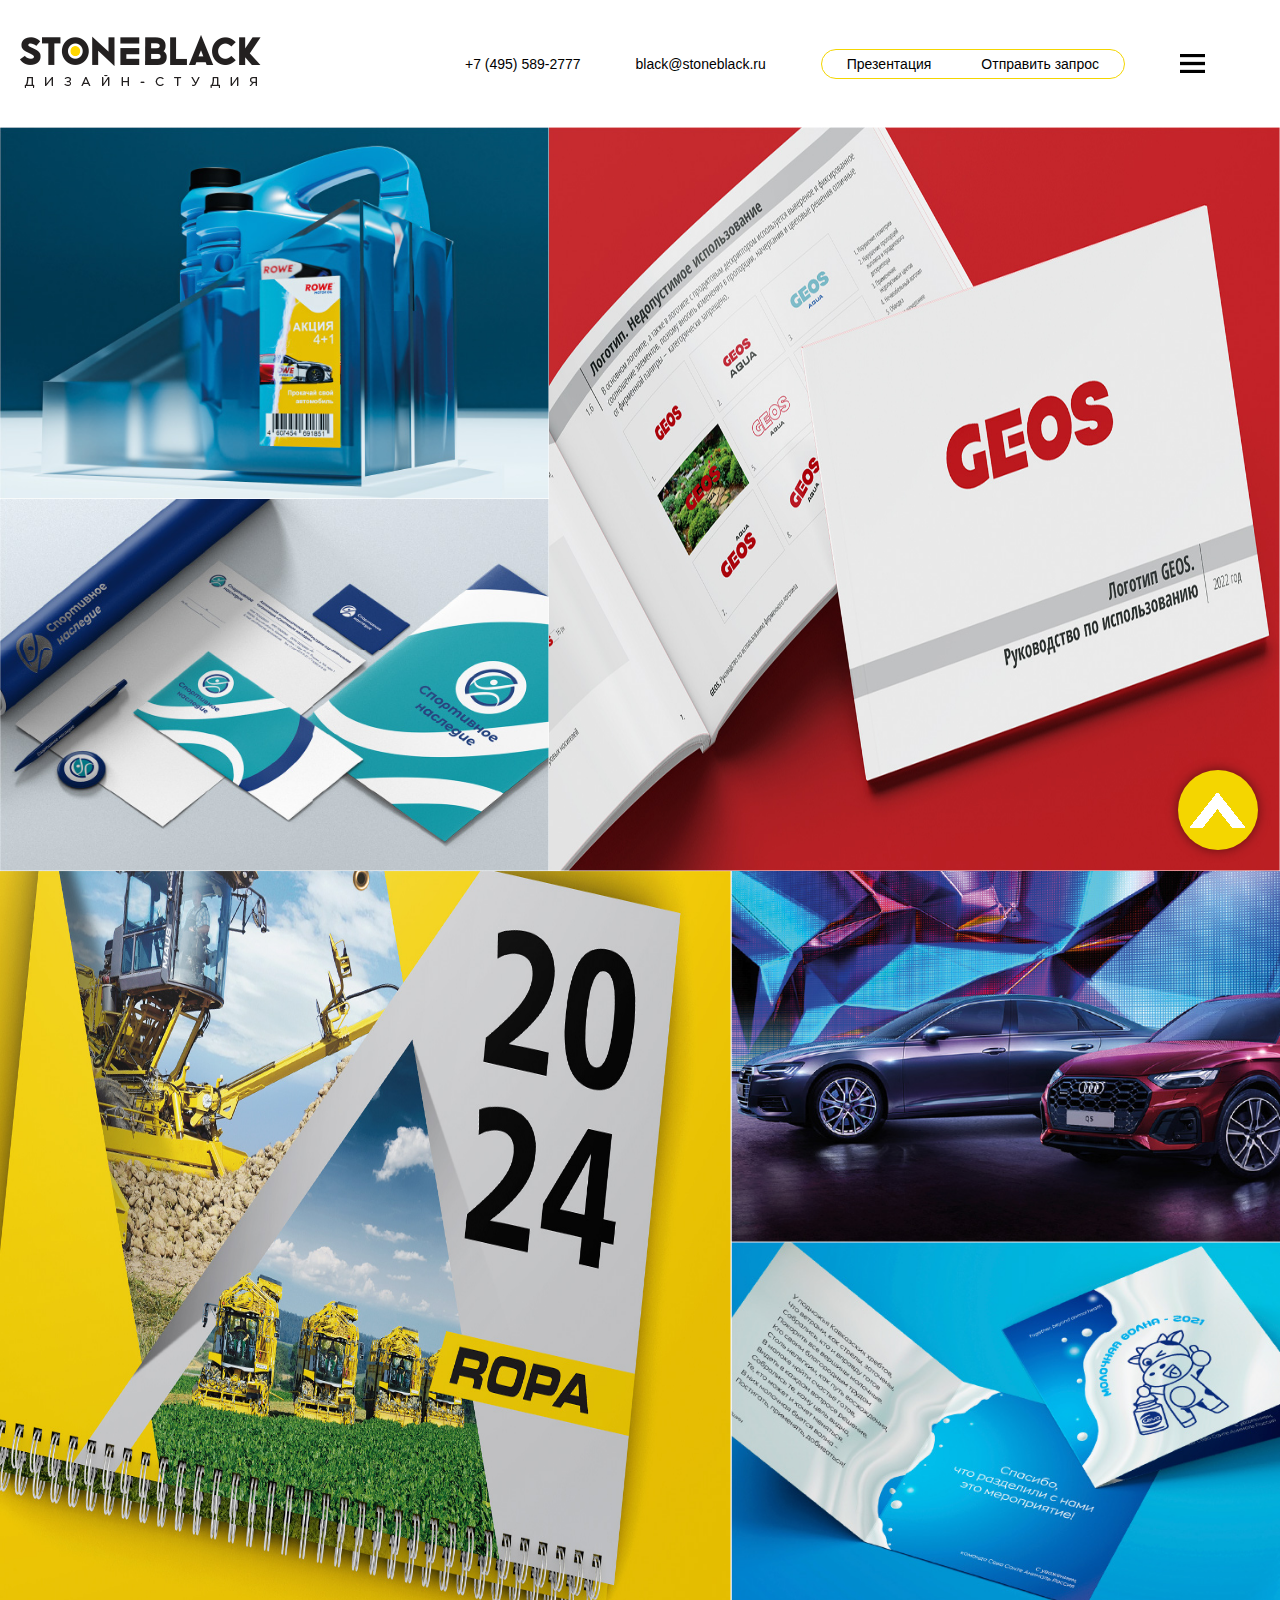
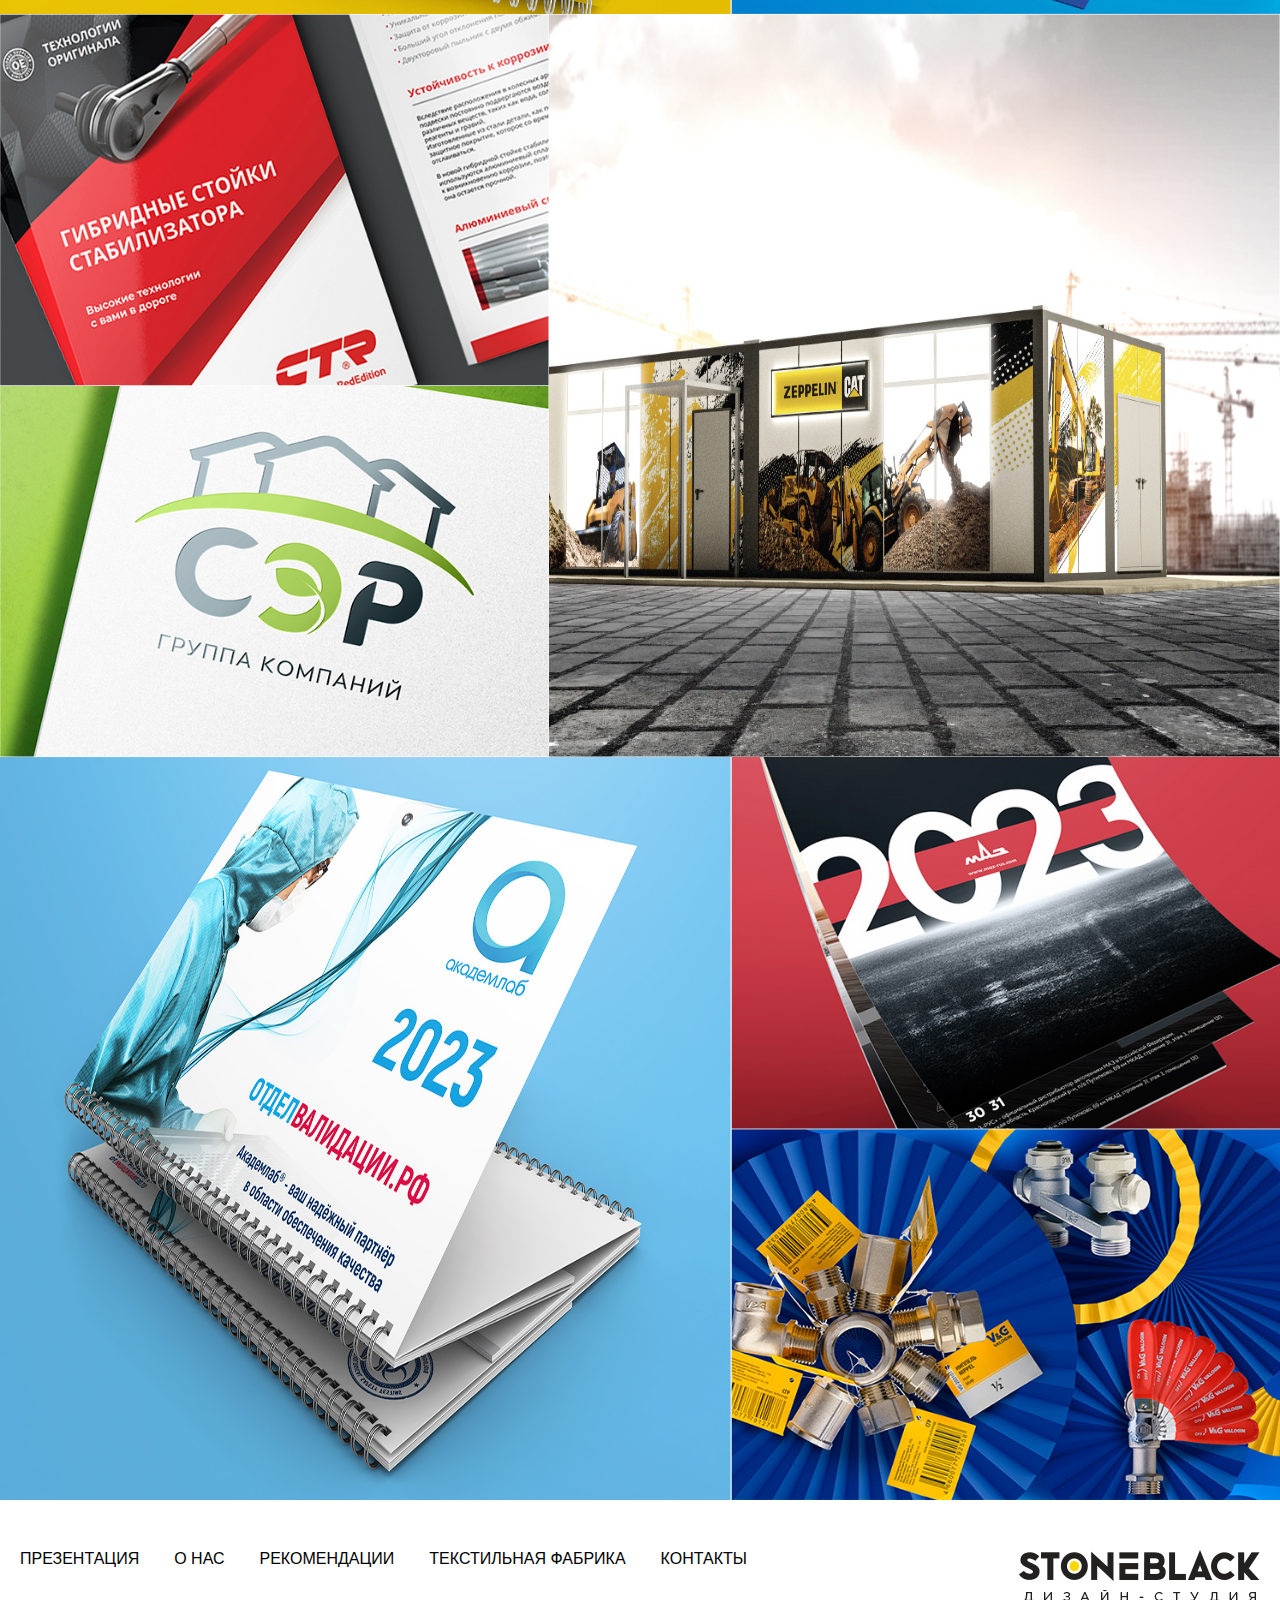
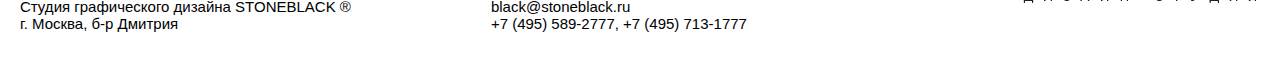
==== index.html @ df77cb60 "add viewports" ====
<!DOCTYPE html>
<html lang="en">
<head>
    <meta charset="UTF-8">
    <meta name="viewport" content="width=device-width, initial-scale=1.0">
    <title>STONEBLACK</title>
    <link rel="stylesheet" href="assets/style.css">
</head>
<body>
<header>
    <div class="container">
        <a href=""><img class="header-logo" src="assets/images/sb-logo.png" alt=""></a>
        <div class="header-contact">
            <a class="header-contact-link" href="#">+7 (495) 589-2777</a>
            <a class="header-contact-link" href="#">black@stoneblack.ru</a>
            <div class="header-contact-button">
                <a href="#">Презентация</a>
                <a href="#">Отправить запрос</a>
            </div>
            <div id="burger-icon" class="burger-menu-icon">
                <span></span>
                <span></span>
                <span></span>
            </div>
            <div class="burger-menu">
                <div class="menu" id="menu">
                    <img id="burger-icon-close" src="assets/images/burger-close.png" alt="">
                    <div class="container-menu">
                        <img src="assets/images/sb-color-white.png" alt="">
                        <div class="menu-content">
                            <ul>
                                <li class="burger-menu-title"><a  href="#">ПРОЕКТЫ</a></li>
                                <li><a href="#">ЛОГОТИП</a></li>
                                <li><a href="#">ФИРМЕННЫЙ СТИЛЬ</a></li>
                                <li><a href="#">БРЕНДБУК</a></li>
                                <li><a href="#">ОТКРЫТКИ</a></li>
                                <li><a href="#">КАЛЕНДАРИ</a></li>
                                <li><a href="#">УПАКОВКА</a></li>
                                <li><a href="#">БРЕНДИРОВАНИЕ АВТО</a></li>
                                <li><a href="#">БУКЛЕТЫ/КАТАЛОГИ</a></li>
                                <li><a href="#">POS</a></li>
                                <li><a href="#">KEY VISUAL</a></li>
                                <li class="burger-menu-title"><a  href="#">О НАС</a></li>
                                <li class="burger-menu-title"><a  href="#">КЛИЕНТЫ</a></li>
                                <li class="burger-menu-title"><a  href="#">РЕКОМЕНДАЦИИ</a></li>
                                <li class="burger-menu-title"><a  href="#">ТЕКСТИЛЬНАЯ ФАБРИКА</a></li>
                                <li class="burger-menu-title"><a  href="#">КОНТАКТЫ</a></li>
                            </ul>
                        </div>
                    </div>
                </div>
            </div>
        </div>
    </div>
</header>

<div name="top" class="wrapper">
    <section class="group">
        <div class="group-blocks">
            <a href=""><img src="assets/images/group-1-1.jpg" alt="">
                <div class="background">
                    <div>
                        <p class="title-block">ROWE</p>
                        <p></p>
                    </div>
                </div>
            </a>
            <a href=""><img src="assets/images/group-1-2.jpg" alt="">
                <div class="background">
                    <div>
                        <p class="title-block">СПОРТИВНОЕ НАСЛЕДИЕ</p>
                        <p>разработка логотипа,<br>
                            фирменного элемента,<br>
                            корпаротивных материалов<br>
                            (визиток, конвертов, бланков,<br> ручек, сувенирной продукции)
                        </p>
                    </div>

                </div>
            </a>
        </div>
        <div class="group-block">

            <a href=""><img src="assets/images/group-1-3.jpg" alt="">
                <div class="background">
                    <div>
                        <p class="title-block">GEOS</p>
                        <p></p>
                    </div>
                </div>
            </a>
        </div>
    </section>
    <section class="group">
        <div class="group-block">
            <a href=""><img src="assets/images/group-2-1.jpg" alt="">
                <div class="background">
                    <div>
                        <p class="title-block">ROPA</p>
                        <p></p>
                    </div>
                </div>
            </a>
        </div>
        <div class="group-blocks">
            <a href=""><img src="assets/images/group-2-2.jpg" alt="">
                <div class="background">
                    <div>
                        <p class="title-block">AUDI</p>
                        <p></p>
                    </div>
                </div>
            </a>
            <a href=""><img src="assets/images/group-2-3.jpg" alt="">
                <div class="background">
                    <div>
                        <p class="title-block">МОЛОЧНАЯ ВОЛНА</p>
                        <p></p>
                    </div>
                </div>
            </a>
        </div>
    </section>
    <section class="group">
        <div class="group-blocks">
            <a href=""><img src="assets/images/group-3-1.jpg" alt="">
                <div class="background">
                    <div>
                        <p class="title-block">CTR</p>
                        <p></p>
                    </div>
                </div>

            </a>
            <a href=""><img src="assets/images/group-3-2.jpg" alt="">
                <div class="background">
                    <div>
                        <p class="title-block">СЭР</p>
                        <p></p>
                    </div>
                </div>
            </a>
        </div>
        <div class="group-block">
            <a href=""><img src="assets/images/group-3-3.jpg" alt="">
                <div class="background">
                    <div>
                        <p class="title-block">ZEPPELIN CAT</p>
                        <p>разработка концепции <br>
                            внешней оклейки мобильного <br>
                            офиса продаж одного из лидеров <br>
                            рынка по реализации <br>
                            тяжелой техники <br>
                        </p>
                    </div>
                </div>
            </a>
        </div>
    </section>
    <section class="group">
        <div class="group-block">
            <a href=""><img src="assets/images/group-4-1.jpg" alt="">
                <div class="background">
                    <div>
                        <p class="title-block">АКАДЕМЛАБ</p>
                        <p></p>
                    </div>
                </div>
            </a>
        </div>
        <div class="group-blocks">
            <a href=""><img src="assets/images/group-4-2.jpg" alt="">
                <div class="background">
                    <div>
                        <p class="title-block">МАЗ</p>
                        <p></p>
                    </div>
                </div>
            </a>
            <a href=""><img src="assets/images/group-4-3.jpg" alt="">
                <div class="background">
                    <div>
                        <p class="title-block">V&G</p>
                        <p></p>
                    </div>
                </div>
            </a>
        </div>
    </section>
    <a href="#top" class="button-up">
        <img src="assets/images/arrow-up.png" alt="">
    </a>
</div>
<footer>
    <div class="container">
        <div class="footer-blocks">
            <div class="footer-blocks-item">
                <div class="footer-menu">
                    <ul>
                        <li><a href="">ПРЕЗЕНТАЦИЯ</a></li>
                        <li><a href="">О НАС</a></li>
                        <li><a href="">РЕКОМЕНДАЦИИ</a></li>
                        <li><a href="">ТЕКСТИЛЬНАЯ ФАБРИКА</a></li>
                        <li><a href="">КОНТАКТЫ</a></li>
                    </ul>
                </div>
                <div class="footer-contacts">
                    <div>
                        <p>Студия графического дизайна STONEBLACK ® <br>г. Москва, б-р Дмитрия</p>
                    </div>
                    <div class="footer-contacts-item">
                        <a href="#">black@stoneblack.ru</a>
                        <span> +7 (495) 589-2777, +7 (495) 713-1777</span>
                    </div>
                </div>
            </div>
            <div class="footer-blocks-item">
                <a href=""><img src="assets/images/sb-logo.png" alt=""></a>
            </div>
        </div>
    </div>
</footer>
<script src="assets/js/app.js"></script>
</body>
</html>
---- assets/style.css ----
@charset "UTF-8";
@font-face {
  font-family: "Montserrat", sans-serif;
  src: url("../../fonts/Montserrat-Light.ttf") format("truetype");
  font-style: normal;
  font-weight: 300;
}
@font-face {
  font-family: "Montserrat", sans-serif;
  src: url("../../fonts/Montserrat-Regular.ttf") format("truetype");
  font-style: normal;
  font-weight: 400;
}
@font-face {
  font-family: "Montserrat", sans-serif;
  src: url("../../fonts/Montserrat-Medium.ttf") format("truetype");
  font-style: normal;
  font-weight: 500;
}
@font-face {
  font-family: "Montserrat", sans-serif;
  src: url("../../fonts/Montserrat-SemiBold.ttf") format("truetype");
  font-style: normal;
  font-weight: 600;
}
@font-face {
  font-family: "Montserrat", sans-serif;
  src: url("../../fonts/Montserrat-Bold.ttf") format("truetype");
  font-style: normal;
  font-weight: 700;
}
@font-face {
  font-family: "Montserrat", sans-serif;
  src: url("../../fonts/Montserrat-Black.ttf") format("truetype");
  font-style: normal;
  font-weight: 900;
}
* {
  margin: 0;
  padding: 0;
  box-sizing: border-box;
  font-family: "Montserrat", sans-serif;
  font-weight: 300;
}

.container-menu,
.container {
  max-width: 1700px;
  margin: 0 auto;
  padding: 0 20px;
}

h2, h3 {
  font-weight: 800;
}

.button-up {
  position: fixed;
  display: flex;
  align-items: center;
  background: #f4d600;
  border-radius: 50%;
  width: 80px;
  height: 80px;
  bottom: 50px;
  left: 92%;
  cursor: pointer;
  box-shadow: 0 0 12px rgba(0, 0, 0, 0.5);
  z-index: 101;
}
.button-up img {
  width: 55px;
  height: 35px;
  margin: 0 auto;
}

.transfer {
  display: none;
}

header {
  position: sticky;
  top: 0;
  padding: 35px 0;
  background: white;
  z-index: 100;
}
header .container {
  display: flex;
  justify-content: space-between;
  align-items: center;
  margin: 0 auto;
}

.header-contact {
  display: flex;
  align-items: center;
  gap: 55px;
}
.header-contact a {
  font-size: 14px;
  color: black;
  text-decoration: none;
  font-weight: 300;
}
.header-contact-button {
  display: flex;
  border: 1px solid #f4d600;
  border-radius: 20px;
  overflow: hidden;
}
.header-contact-button a {
  padding: 6px 25px;
  border-radius: 20px;
}
.header-contact-button a:hover {
  background-color: #f4d600;
}

.burger-menu-icon {
  display: flex;
  flex-direction: column;
  gap: 3px;
  cursor: pointer;
}
.burger-menu-icon span {
  width: 25px;
  height: 4px;
  background-color: black;
}
.burger-menu-icon span:first-child {
  border-bottom: 1px solid #d6d6d6;
}
.burger-menu-icon span:nth-child(2) {
  border-top: 1px solid #d6d6d6;
  border-bottom: 1px solid #d6d6d6;
  height: 5px;
}
.burger-menu-icon span:last-child {
  border-top: 1px solid #d6d6d6;
}

.container-menu {
  display: flex;
  align-items: flex-start;
  justify-content: space-between;
}

#burger-icon-close {
  display: none;
  cursor: pointer;
  width: 20px;
  height: 20px;
  position: absolute;
  top: 55px;
  right: 80px;
}

.menu {
  position: fixed;
  width: 100%;
  height: 100%;
  top: 0;
  right: -100%; /* Начальное значение смещения */
  background-color: rgba(0, 0, 0, 0.5);
  padding-top: 35px;
  transition: right 0.3s ease-in-out;
}
.menu-content {
  display: flex;
  justify-content: flex-end;
}

.menu ul {
  list-style: none;
  padding: 0;
  margin: 0;
  padding-top: 90px;
}

.menu ul li {
  padding-bottom: 15px;
  font-weight: 400;
}

.burger-menu-title {
  margin-top: 15px;
  margin-bottom: 10px;
}
.burger-menu-title a {
  font-weight: 700 !important;
}

.menu ul li a {
  color: #fff;
  text-decoration: none;
  font-size: 18px;
  transition: color 0.3s;
}

@media screen and (max-width: 1076px) {
  .header-contact-link,
  .header-contact-button {
    display: none;
  }
}
@media screen and (max-width: 767px) {
  .menu-content {
    margin: 0 auto;
  }
}
.group {
  display: flex;
}
.group img {
  width: 100%;
  height: 100%;
  display: block;
}
.group-blocks {
  display: flex;
  flex-direction: column;
  width: 50%;
}
.group-blocks a {
  position: relative;
}
.group p {
  display: none;
  color: #fff;
  animation: fade 0.3s linear forwards;
  font-size: 16px;
}
@keyframes fade {
  0% {
    opacity: 0;
  }
  100% {
    opacity: 1;
  }
}
.group-block {
  position: relative;
  width: 66.6666666667%;
}
.group a:hover p {
  display: block;
}
.group a:hover .background {
  display: flex;
  justify-content: center;
  align-items: center;
}
.group .title-block {
  margin-bottom: 10px;
  font-weight: 800;
}
.group .background {
  display: none;
  position: absolute;
  top: 0;
  left: 0;
  right: 0;
  bottom: 0;
  background: rgba(0, 0, 0, 0.6);
  width: 100%;
  height: 100%;
  animation: fade 0.3s linear forwards;
}

@media screen and (max-width: 767px) {
  .group {
    flex-direction: column;
  }
}
.clients {
  margin-top: 50px;
}
.clients h1 {
  margin-bottom: 50px;
}
.clients-content {
  display: flex;
  justify-content: space-between;
  flex-wrap: wrap;
  gap: 10px;
}
.clients-item {
  margin-bottom: 70px;
  flex-basis: calc(16.6666% - 10px);
}
.clients-item a img {
  filter: grayscale(1);
  transition: 0.3s;
}
.clients-item a img:hover {
  filter: grayscale(0);
  scale: 1.1;
}

@media screen and (max-width: 750px) {
  .clients-item a img {
    filter: grayscale(0);
  }
}
@media screen and (max-width: 550px) {
  .clients-item a img {
    width: 100%;
  }
  .clients-item {
    flex-basis: 45%;
    display: flex;
    justify-content: center;
  }
}
.title {
  margin-top: 45px;
  margin-bottom: 45px;
}

.contacts {
  display: flex;
  gap: 100px;
  margin-bottom: 45px;
  font-size: 18px;
}
.contacts-item {
  flex-basis: 50%;
}
.contacts-item span,
.contacts-item a {
  color: #8b8b8b;
  text-decoration: none;
}

.application {
  background-color: #efeff0;
  padding-top: 45px;
  padding-bottom: 45px;
  margin-bottom: 15px;
}
.application p {
  color: #8b8b8b;
}
.application .container {
  display: flex;
  gap: 100px;
}
.application-item {
  flex-basis: 50%;
}
.application-item h2 {
  margin-bottom: 45px;
}
.application-item .form {
  display: flex;
  flex-direction: column;
}
.application-item .form textarea,
.application-item .form input {
  color: #8b8b8b;
}
.application-item .form label {
  margin-bottom: 5px;
  font-weight: 600;
}
.application-item .form-item {
  display: flex;
  flex-direction: column;
  margin-bottom: 15px;
  flex-basis: 50%;
}
.application-item .form-item input[type=checkbox],
.application-item .form-item input[type=file] {
  display: none;
}
.application-item .form-item label[for=checkbox] {
  padding-left: 20px;
  margin-bottom: 0;
}
.application-item .form-item label[for=file] {
  padding-left: 15px;
  margin-bottom: 0;
  cursor: pointer;
}
.application-item .form-item label[for=checkbox] {
  font-size: 12px;
  cursor: pointer;
}
.application-item .form-item img {
  width: 25px;
  height: 25px;
}
.application-item .form-item textarea,
.application-item .form-item input {
  border: none;
  padding: 10px;
  width: 100%;
}
.application-item .form-item a {
  text-decoration: none;
  color: black;
}
.application-item .form-item .custom-checkbox {
  position: relative;
}
.application-item .form-item .custom-checkbox:before {
  position: absolute;
  content: "";
  top: -10px;
  left: 0;
  background-image: url("images/checkbox.png");
  background-size: 25px;
  background-position: center;
  background-repeat: no-repeat;
  width: 25px;
  height: 25px;
}
.application-item .form-item input[type=checkbox]:checked + .custom-checkbox:before {
  background-image: url("images/chebox-ok.png");
}
.application-item .form-file, .application-item .form-checkbox {
  flex-direction: row;
  align-items: center;
  cursor: pointer;
}
.application-item .form button {
  max-width: 285px;
  height: 30px;
  background-color: #f4d600;
  border: none;
  cursor: pointer;
  font-size: 16px;
  font-weight: 600;
}
.application-item .form-blocks {
  display: flex;
  gap: 10px;
}

@media screen and (max-width: 930px) {
  .application .container {
    flex-direction: column;
    gap: 35px;
  }
  .application-item h2 {
    margin-bottom: 35px;
  }
}
@media screen and (max-width: 775px) {
  .contacts-item {
    flex-basis: 85%;
  }
  .contacts-item:last-child {
    display: none;
  }
}
@media screen and (max-width: 500px) {
  .application-item .form-blocks {
    flex-direction: column;
  }
  .application-item .form button {
    max-width: 200px;
  }
}
.in-title-item {
  display: flex;
  justify-content: space-between;
  padding: 50px 0;
}
.in-title-item .title-section {
  color: #a8a8a8;
  font-weight: 400;
}
.in-title-about {
  display: flex;
  justify-content: space-between;
  align-items: center;
  margin-bottom: 50px;
}
.in-title-about img {
  height: 57px;
}
.in-title-about p {
  color: #535353;
}

.in-banner img {
  display: block;
  width: 100%;
}
.in-banner .container {
  margin: 45px 0;
}
.in-banner .container p {
  color: #535353;
}

.reviews {
  background-color: #efeff0;
  margin: 5px 0;
  padding: 50px 0;
}
.reviews p {
  margin-bottom: 20px;
  color: #535353;
}
.reviews b, .reviews span {
  font-size: 14px;
}
.reviews b {
  font-weight: 700;
}
.reviews span {
  color: #535353;
}

.in-images {
  display: flex;
  margin-bottom: 50px;
}
.in-images-item {
  flex-basis: 50%;
}
.in-images-item img {
  display: block;
  width: 100%;
}

.other-project h2 {
  color: #2a2a2a;
  font-weight: 300;
  margin-bottom: 50px;
}
.other-project .group {
  display: flex;
  justify-content: space-between;
  flex-wrap: wrap;
}
.other-project .group-block {
  flex-basis: 33.3333%;
}
.other-project .group-block .title-block {
  top: 40% !important;
}

@media screen and (max-width: 767px) {
  .in-title-about img,
  .in-title-item .title-section {
    display: none;
  }
  .in-images {
    flex-direction: column;
  }
  .transfer {
    display: block;
  }
}
.in-detail-client-title {
  display: flex;
  justify-content: space-between;
  align-items: center;
  gap: 100px;
  margin-bottom: 30px;
}
.in-detail-client-title div:first-child h2 {
  margin: 30px 0;
}
.in-detail-client-title div:first-child p {
  color: #535353;
  font-size: 20px;
}
.in-detail-client-title img {
  display: block;
  max-height: 80px;
}

@media screen and (max-width: 767px) {
  .in-detail-client-title {
    display: block;
  }
  .in-detail-client-title img {
    display: none;
  }
  .in-detail-client-title div:first-child p {
    font-size: 16px;
  }
}
.in-razdel h2 {
  margin: 30px 0;
}

.recomend {
  background-color: #efeff0;
  padding: 35px 0;
}
.recomend-title {
  padding: 10px 0 35px 0;
}
.recomend-content {
  display: flex;
  flex-wrap: wrap;
  gap: 25px;
}
.recomend-content-item {
  flex-basis: calc(20% - 25px);
}
.recomend-content-item img {
  width: 100%;
  cursor: pointer;
}

.modal {
  display: none;
  position: fixed;
  z-index: 102;
  left: 0;
  top: 0;
  width: 100%;
  height: 100%;
  overflow: auto;
  background-color: rgba(0, 0, 0, 0.5);
  justify-content: center;
  align-items: center;
}

.modal-content {
  display: block;
  position: relative;
  margin: 0 auto;
  max-width: 100%;
  max-height: 80%;
  flex-basis: 30%;
  object-fit: contain;
}

.close-modal {
  position: absolute;
  top: 15px;
  right: 25px;
  font-size: 30px;
  color: #fff;
  cursor: pointer;
}

@media screen and (max-width: 1076px) {
  .recomend-content-item {
    flex-basis: calc(33.3333% - 20px);
  }
}
@media screen and (max-width: 767px) {
  .recomend-content-item {
    flex-basis: calc(50% - 15px);
  }
}
@media screen and (max-width: 500px) {
  .recomend-content-item {
    flex-basis: 100%;
  }
}
footer {
  padding: 50px 0;
}
footer .container {
  margin: 0 auto;
}

.footer-blocks {
  display: flex;
  justify-content: space-between;
}

.footer-menu {
  margin-bottom: 30px;
}
.footer-menu ul {
  display: flex;
  gap: 35px;
  list-style: none;
  font-size: 16px;
}
.footer-menu ul a {
  color: black;
  text-decoration: none;
  font-weight: 300;
}

.footer-contacts {
  font-size: 15px;
  display: flex;
  justify-content: space-between;
  font-weight: 300;
}
.footer-contacts-item {
  display: flex;
  flex-direction: column;
}
.footer-contacts-item a {
  text-decoration: none;
  color: black;
}

@media screen and (max-width: 1076px) {
  .footer-menu ul {
    gap: 10px;
  }
  .button-up {
    left: 88%;
    width: 50px;
    height: 50px;
  }
  .button-up img {
    width: 35px;
    height: 20px;
  }
  .header-contact {
    gap: 0;
  }
  #burger-icon-close {
    right: 30px;
  }
}
@media screen and (max-width: 940px) {
  .footer-menu {
    display: none;
  }
  .footer-contacts {
    gap: 15px;
  }
}
@media screen and (max-width: 767px) {
  .footer-blocks,
  .footer-contacts {
    flex-direction: column;
  }
  .footer-blocks {
    gap: 20px;
  }
  .button-up {
    left: 80%;
  }
}
@media screen and (max-width: 540px) {
  .container-menu {
    flex-direction: column;
  }
  .menu ul {
    padding-top: 50px;
  }
}
@media screen and (max-width: 450px) {
  .button-up {
    left: 75%;
  }
}

/*# sourceMappingURL=style.css.map */
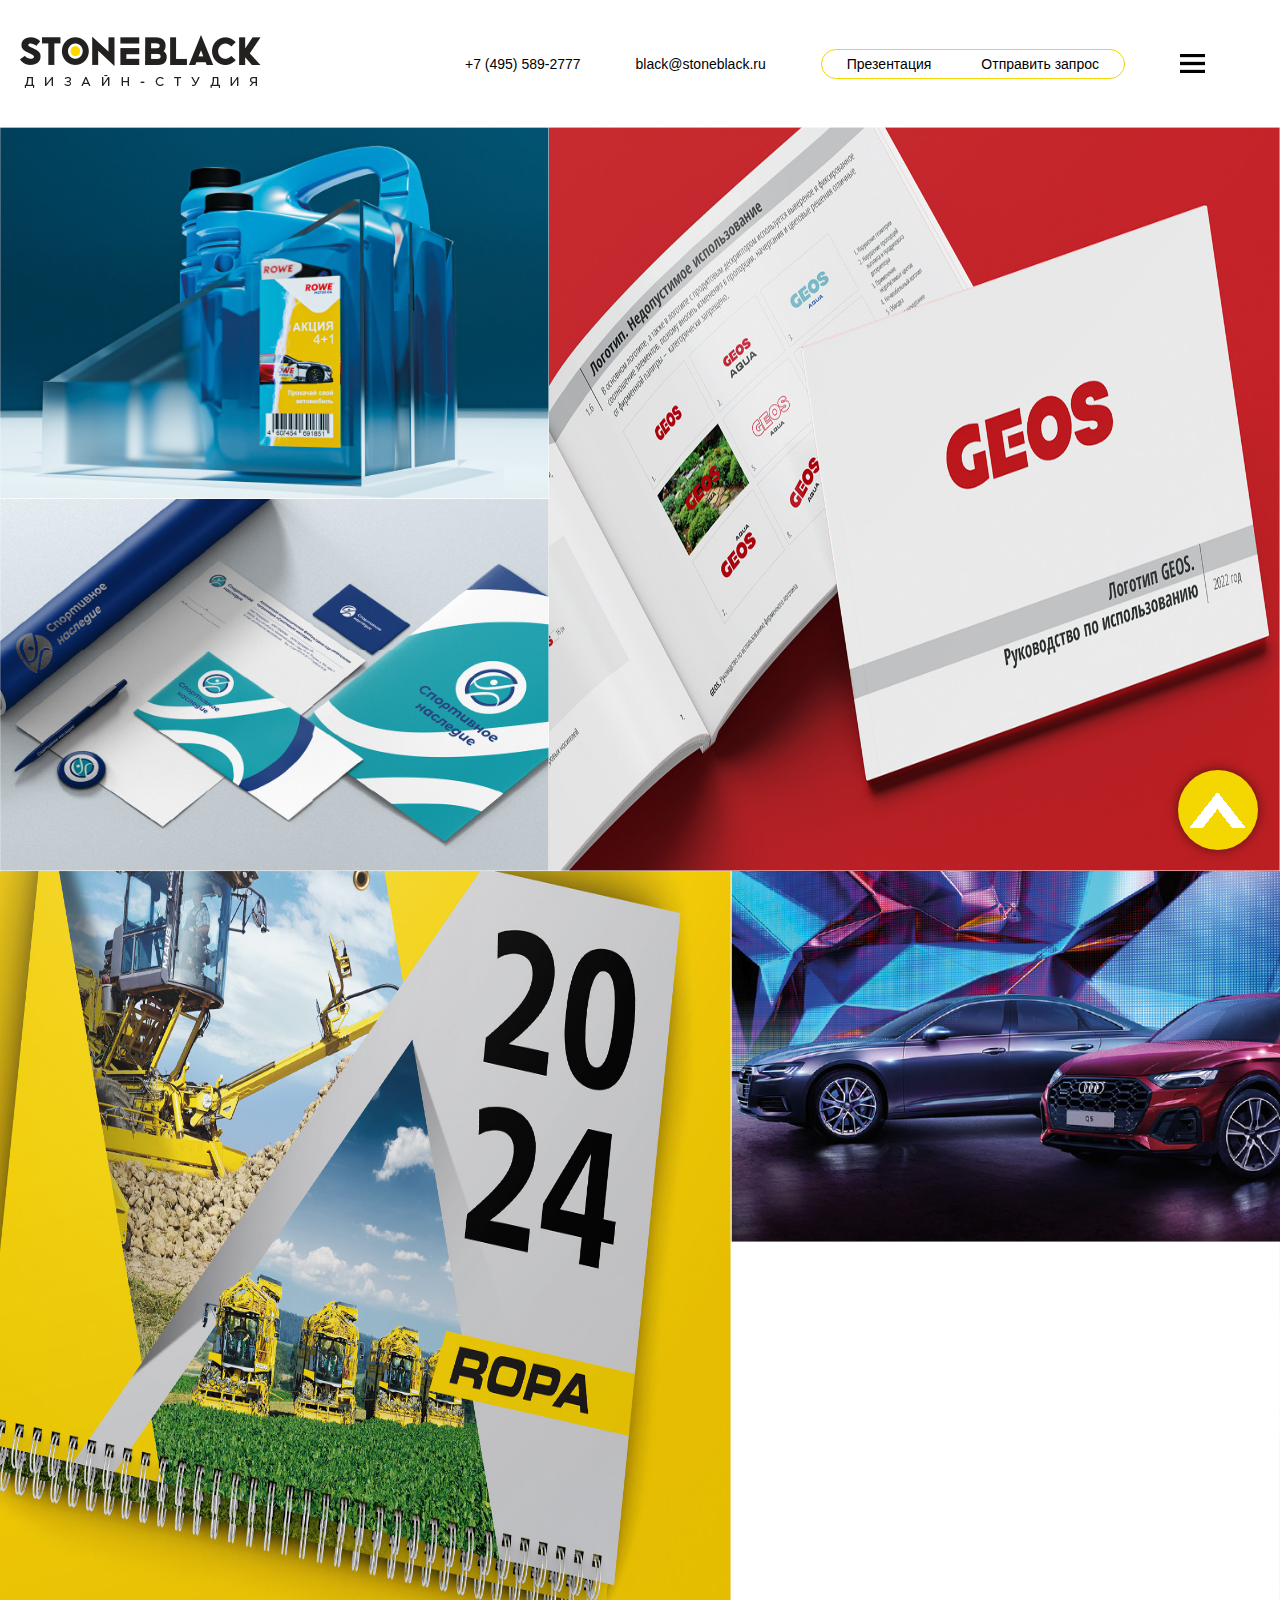
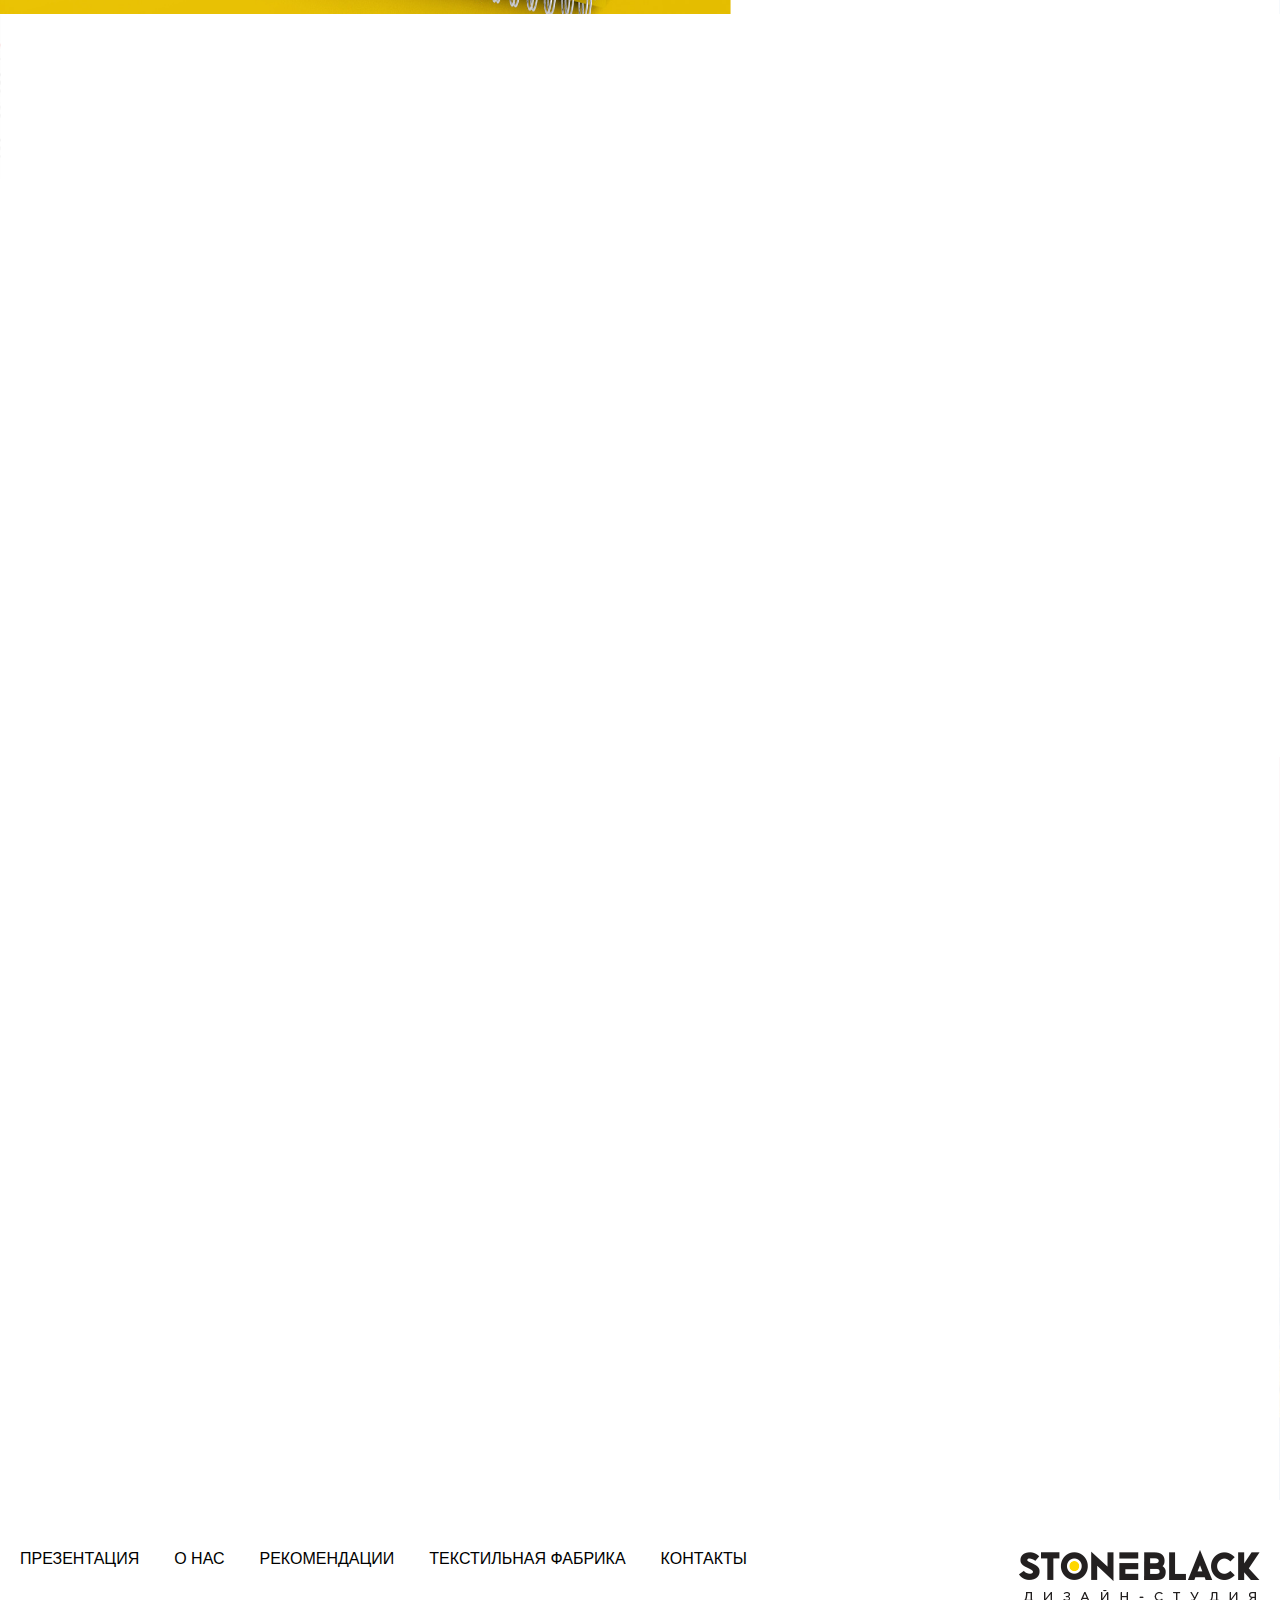
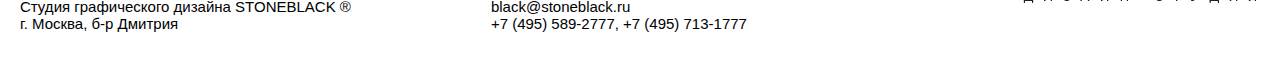
==== commit 18d2b70f: "add animation and page <about-us>" ====
--- a/index.html
+++ b/index.html
@@ -57,7 +57,7 @@
 <div name="top" class="wrapper">
     <section class="group">
         <div class="group-blocks">
-            <a href=""><img src="assets/images/group-1-1.jpg" alt="">
+            <a class="block left-to-right" href=""><img src="assets/images/group-1-1.jpg" alt="">
                 <div class="background">
                     <div>
                         <p class="title-block">ROWE</p>
@@ -65,7 +65,7 @@
                     </div>
                 </div>
             </a>
-            <a href=""><img src="assets/images/group-1-2.jpg" alt="">
+            <a class="block left-to-right" href=""><img src="assets/images/group-1-2.jpg" alt="">
                 <div class="background">
                     <div>
                         <p class="title-block">СПОРТИВНОЕ НАСЛЕДИЕ</p>
@@ -80,59 +80,58 @@
             </a>
         </div>
         <div class="group-block">
+            <a class="block right-to-left" href=""><img src="assets/images/group-1-3.jpg" alt="">
+                <div class="background">
+                    <div>
+                        <p class="title-block">GEOS</p>
+                        <p></p>
+                    </div>
+                </div>
+            </a>
+        </div>
+    </section>
+    <section class="group">
+        <div class="group-block">
+            <a class="block left-to-right" href=""><img src="assets/images/group-2-1.jpg" alt="">
+                <div class="background">
+                    <div>
+                        <p class="title-block">ROPA</p>
+                        <p></p>
+                    </div>
+                </div>
+            </a>
+        </div>
+        <div class="group-blocks">
+            <a class="block right-to-left" href=""><img src="assets/images/group-2-2.jpg" alt="">
+                <div class="background">
+                    <div>
+                        <p class="title-block">AUDI</p>
+                        <p></p>
+                    </div>
+                </div>
+            </a>
+            <a class="block right-to-left" href=""><img src="assets/images/group-2-3.jpg" alt="">
+                <div class="background">
+                    <div>
+                        <p class="title-block">МОЛОЧНАЯ ВОЛНА</p>
+                        <p></p>
+                    </div>
+                </div>
+            </a>
+        </div>
+    </section>
+    <section class="group">
+        <div class="group-blocks">
+            <a class="block left-to-right" href=""><img src="assets/images/group-3-1.jpg" alt="">
+                <div class="background">
+                    <div>
+                        <p class="title-block">CTR</p>
+                        <p></p>
+                    </div>
+                </div>
 
-            <a href=""><img src="assets/images/group-1-3.jpg" alt="">
-                <div class="background">
-                    <div>
-                        <p class="title-block">GEOS</p>
-                        <p></p>
-                    </div>
-                </div>
-            </a>
-        </div>
-    </section>
-    <section class="group">
-        <div class="group-block">
-            <a href=""><img src="assets/images/group-2-1.jpg" alt="">
-                <div class="background">
-                    <div>
-                        <p class="title-block">ROPA</p>
-                        <p></p>
-                    </div>
-                </div>
-            </a>
-        </div>
-        <div class="group-blocks">
-            <a href=""><img src="assets/images/group-2-2.jpg" alt="">
-                <div class="background">
-                    <div>
-                        <p class="title-block">AUDI</p>
-                        <p></p>
-                    </div>
-                </div>
-            </a>
-            <a href=""><img src="assets/images/group-2-3.jpg" alt="">
-                <div class="background">
-                    <div>
-                        <p class="title-block">МОЛОЧНАЯ ВОЛНА</p>
-                        <p></p>
-                    </div>
-                </div>
-            </a>
-        </div>
-    </section>
-    <section class="group">
-        <div class="group-blocks">
-            <a href=""><img src="assets/images/group-3-1.jpg" alt="">
-                <div class="background">
-                    <div>
-                        <p class="title-block">CTR</p>
-                        <p></p>
-                    </div>
-                </div>
-
-            </a>
-            <a href=""><img src="assets/images/group-3-2.jpg" alt="">
+            </a>
+            <a class="block left-to-right" href=""><img src="assets/images/group-3-2.jpg" alt="">
                 <div class="background">
                     <div>
                         <p class="title-block">СЭР</p>
@@ -142,7 +141,7 @@
             </a>
         </div>
         <div class="group-block">
-            <a href=""><img src="assets/images/group-3-3.jpg" alt="">
+            <a class="block right-to-left" href=""><img src="assets/images/group-3-3.jpg" alt="">
                 <div class="background">
                     <div>
                         <p class="title-block">ZEPPELIN CAT</p>
@@ -159,7 +158,7 @@
     </section>
     <section class="group">
         <div class="group-block">
-            <a href=""><img src="assets/images/group-4-1.jpg" alt="">
+            <a class="block left-to-right" href=""><img src="assets/images/group-4-1.jpg" alt="">
                 <div class="background">
                     <div>
                         <p class="title-block">АКАДЕМЛАБ</p>
@@ -169,7 +168,7 @@
             </a>
         </div>
         <div class="group-blocks">
-            <a href=""><img src="assets/images/group-4-2.jpg" alt="">
+            <a class="block right-to-left" href=""><img src="assets/images/group-4-2.jpg" alt="">
                 <div class="background">
                     <div>
                         <p class="title-block">МАЗ</p>
@@ -177,7 +176,7 @@
                     </div>
                 </div>
             </a>
-            <a href=""><img src="assets/images/group-4-3.jpg" alt="">
+            <a class="block  right-to-left" href=""><img src="assets/images/group-4-3.jpg" alt="">
                 <div class="background">
                     <div>
                         <p class="title-block">V&G</p>
--- a/assets/style.css
+++ b/assets/style.css
@@ -41,6 +41,11 @@
   box-sizing: border-box;
   font-family: "Montserrat", sans-serif;
   font-weight: 300;
+}
+
+html,
+body {
+  scroll-behavior: smooth;
 }
 
 .container-menu,
@@ -241,6 +246,7 @@
 }
 .group-block {
   position: relative;
+  display: flex;
   width: 66.6666666667%;
 }
 .group a:hover p {
@@ -268,9 +274,23 @@
   animation: fade 0.3s linear forwards;
 }
 
+.block {
+  position: relative;
+  overflow: hidden;
+  transform: translateX(-100%);
+  transition: opacity 0.5s, transform 0.5s;
+}
+
+.block.right-to-left {
+  transform: translateX(100%);
+}
+
 @media screen and (max-width: 767px) {
   .group {
     flex-direction: column;
+  }
+  .group-block, .group-blocks {
+    width: 100%;
   }
 }
 .clients {
@@ -551,6 +571,9 @@
   }
   .in-images {
     flex-direction: column;
+  }
+  .in-images-item {
+    flex-basis: 100%;
   }
   .transfer {
     display: block;
@@ -658,6 +681,26 @@
     flex-basis: 100%;
   }
 }
+.about-us {
+  margin-bottom: 35px;
+}
+.about-us h2 {
+  margin: 35px 0;
+}
+.about-us p {
+  font-weight: 300;
+  font-size: 18px;
+  color: #757575;
+}
+.about-us-banner img {
+  width: 100%;
+}
+
+@media screen and (max-width: 767px) {
+  .about-us p {
+    font-size: 14px;
+  }
+}
 footer {
   padding: 50px 0;
 }
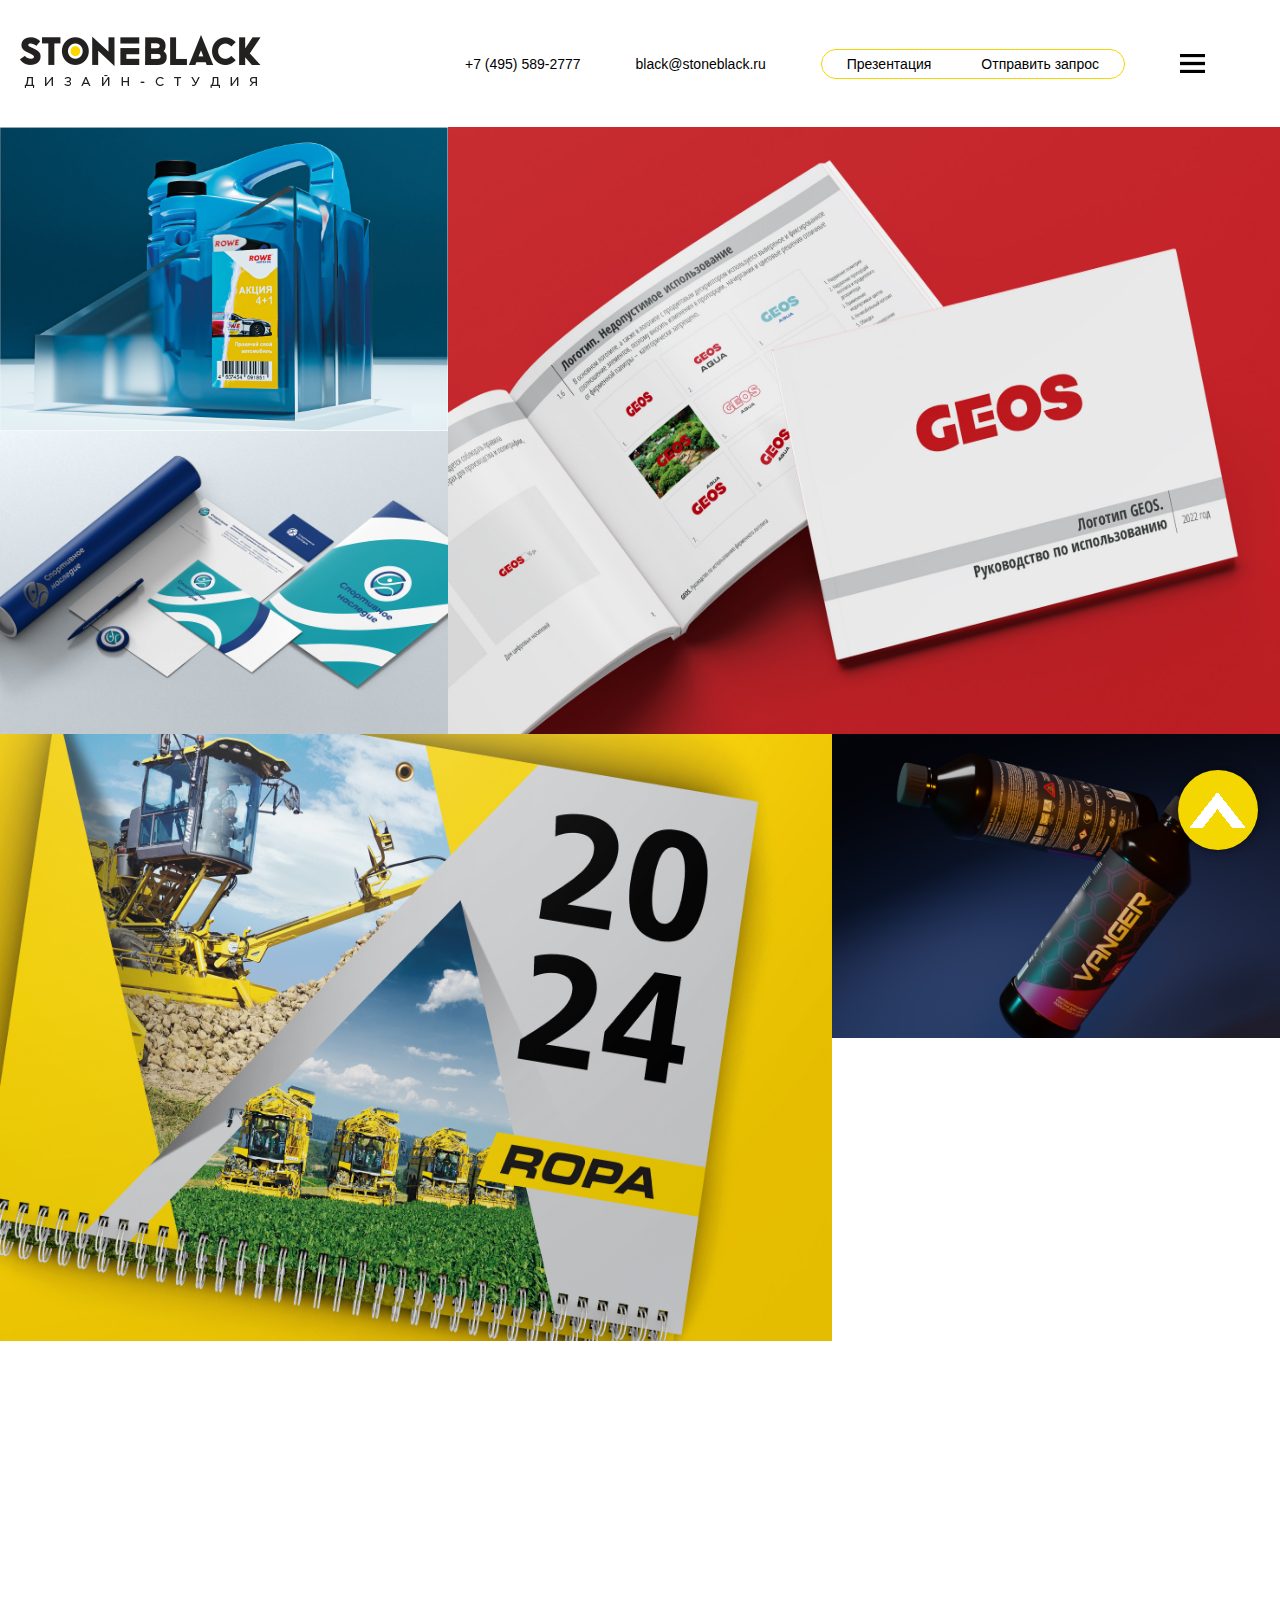
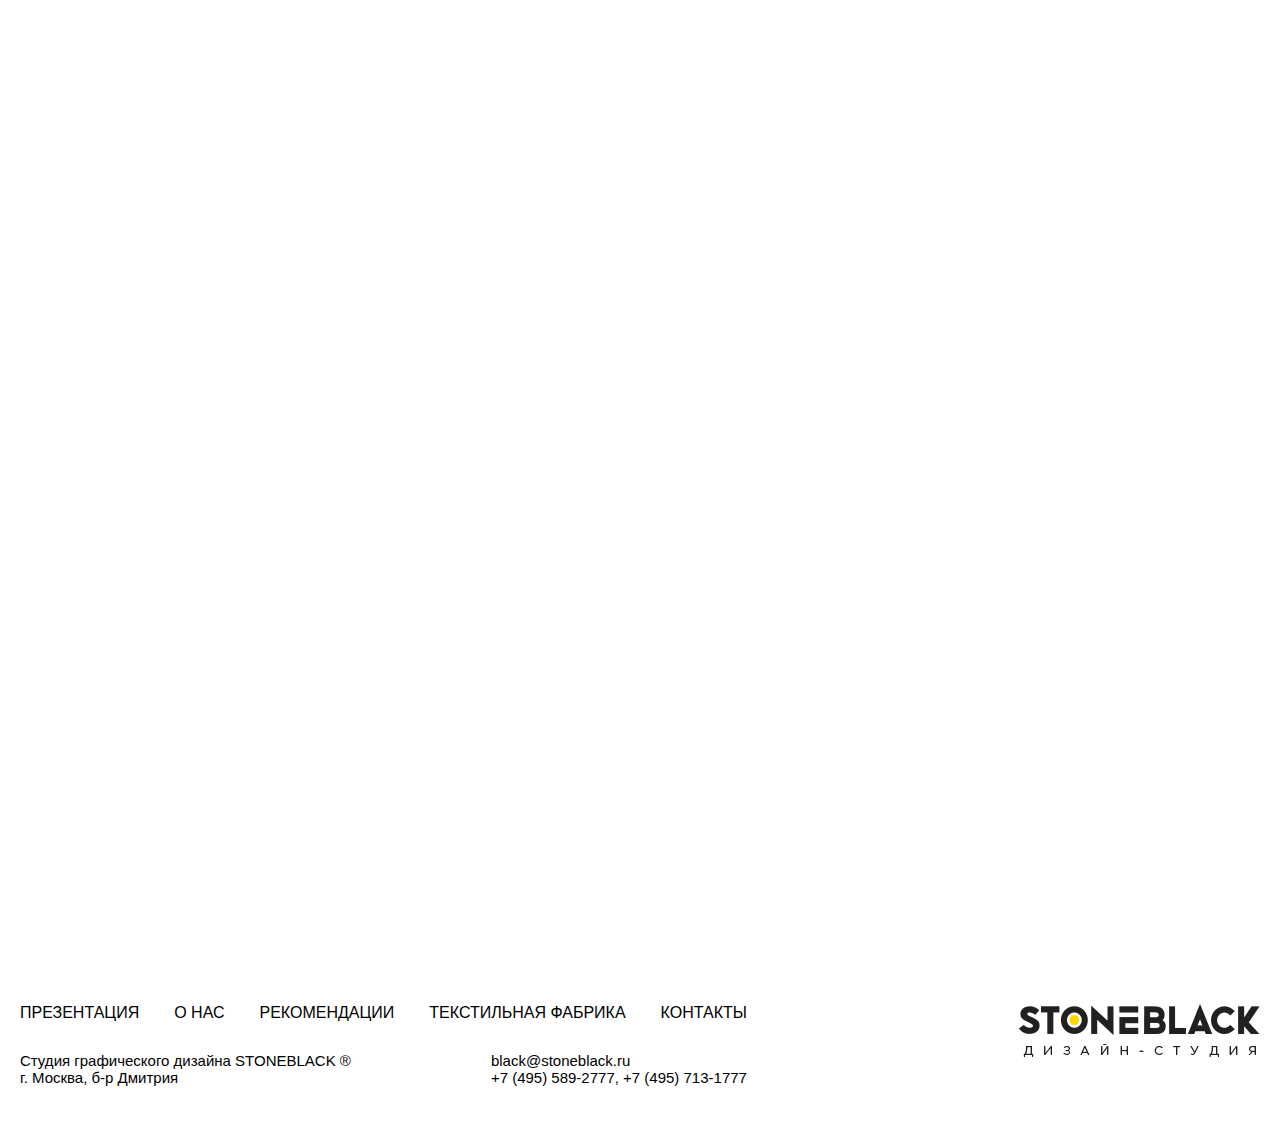
==== commit d5ff4e1a: "refactor images" ====
--- a/index.html
+++ b/index.html
@@ -65,7 +65,7 @@
                     </div>
                 </div>
             </a>
-            <a class="block left-to-right" href=""><img src="assets/images/group-1-2.jpg" alt="">
+            <a class="block left-to-right" href=""><img src="assets/images/sport_main_1920x1300.jpg" alt="">
                 <div class="background">
                     <div>
                         <p class="title-block">СПОРТИВНОЕ НАСЛЕДИЕ</p>
@@ -80,7 +80,7 @@
             </a>
         </div>
         <div class="group-block">
-            <a class="block right-to-left" href=""><img src="assets/images/group-1-3.jpg" alt="">
+            <a class="block right-to-left" href=""><img src="assets/images/geos_main_1920x1300.jpg" alt="">
                 <div class="background">
                     <div>
                         <p class="title-block">GEOS</p>
@@ -92,7 +92,7 @@
     </section>
     <section class="group">
         <div class="group-block">
-            <a class="block left-to-right" href=""><img src="assets/images/group-2-1.jpg" alt="">
+            <a class="block left-to-right" href=""><img src="assets/images/ropa_main_1920x1300.jpg" alt="">
                 <div class="background">
                     <div>
                         <p class="title-block">ROPA</p>
@@ -102,27 +102,27 @@
             </a>
         </div>
         <div class="group-blocks">
-            <a class="block right-to-left" href=""><img src="assets/images/group-2-2.jpg" alt="">
-                <div class="background">
-                    <div>
-                        <p class="title-block">AUDI</p>
-                        <p></p>
-                    </div>
-                </div>
-            </a>
-            <a class="block right-to-left" href=""><img src="assets/images/group-2-3.jpg" alt="">
-                <div class="background">
-                    <div>
-                        <p class="title-block">МОЛОЧНАЯ ВОЛНА</p>
-                        <p></p>
-                    </div>
-                </div>
-            </a>
-        </div>
-    </section>
-    <section class="group">
-        <div class="group-blocks">
-            <a class="block left-to-right" href=""><img src="assets/images/group-3-1.jpg" alt="">
+            <a class="block right-to-left" href=""><img src="assets/images/vanger_main_1920x1300.jpg" alt="">
+                <div class="background">
+                    <div>
+                        <p class="title-block">VANGER</p>
+                        <p></p>
+                    </div>
+                </div>
+            </a>
+            <a class="block right-to-left" href=""><img src="assets/images/sinotech_main_1920x1300.jpg" alt="">
+                <div class="background">
+                    <div>
+                        <p class="title-block">SINOTECH</p>
+                        <p></p>
+                    </div>
+                </div>
+            </a>
+        </div>
+    </section>
+    <section class="group">
+        <div class="group-blocks">
+            <a class="block left-to-right" href=""><img src="assets/images/str_main_1920x1300.jpg" alt="">
                 <div class="background">
                     <div>
                         <p class="title-block">CTR</p>
@@ -131,7 +131,7 @@
                 </div>
 
             </a>
-            <a class="block left-to-right" href=""><img src="assets/images/group-3-2.jpg" alt="">
+            <a class="block left-to-right" href=""><img src="assets/images/ser_main_1920x1300.jpg" alt="">
                 <div class="background">
                     <div>
                         <p class="title-block">СЭР</p>
@@ -141,7 +141,7 @@
             </a>
         </div>
         <div class="group-block">
-            <a class="block right-to-left" href=""><img src="assets/images/group-3-3.jpg" alt="">
+            <a class="block right-to-left" href=""><img src="assets/images/cat_main_1920x1300.jpg" alt="">
                 <div class="background">
                     <div>
                         <p class="title-block">ZEPPELIN CAT</p>
@@ -158,7 +158,7 @@
     </section>
     <section class="group">
         <div class="group-block">
-            <a class="block left-to-right" href=""><img src="assets/images/group-4-1.jpg" alt="">
+            <a class="block left-to-right" href=""><img src="assets/images/academLab_main_1920x1300.jpg" alt="">
                 <div class="background">
                     <div>
                         <p class="title-block">АКАДЕМЛАБ</p>
@@ -168,7 +168,7 @@
             </a>
         </div>
         <div class="group-blocks">
-            <a class="block right-to-left" href=""><img src="assets/images/group-4-2.jpg" alt="">
+            <a class="block right-to-left" href=""><img src="assets/images/maz_main_1920x1300.jpg" alt="">
                 <div class="background">
                     <div>
                         <p class="title-block">МАЗ</p>
@@ -176,7 +176,7 @@
                     </div>
                 </div>
             </a>
-            <a class="block  right-to-left" href=""><img src="assets/images/group-4-3.jpg" alt="">
+            <a class="block  right-to-left" href=""><img src="assets/images/valogin_main_1920x1300.jpg" alt="">
                 <div class="background">
                     <div>
                         <p class="title-block">V&G</p>
--- a/assets/style.css
+++ b/assets/style.css
@@ -46,6 +46,10 @@
 html,
 body {
   scroll-behavior: smooth;
+}
+
+.wrapper {
+  overflow: hidden;
 }
 
 .container-menu,
@@ -226,6 +230,7 @@
   display: flex;
   flex-direction: column;
   width: 50%;
+  flex-basis: 35%;
 }
 .group-blocks a {
   position: relative;
@@ -248,6 +253,7 @@
   position: relative;
   display: flex;
   width: 66.6666666667%;
+  flex-basis: 65%;
 }
 .group a:hover p {
   display: block;
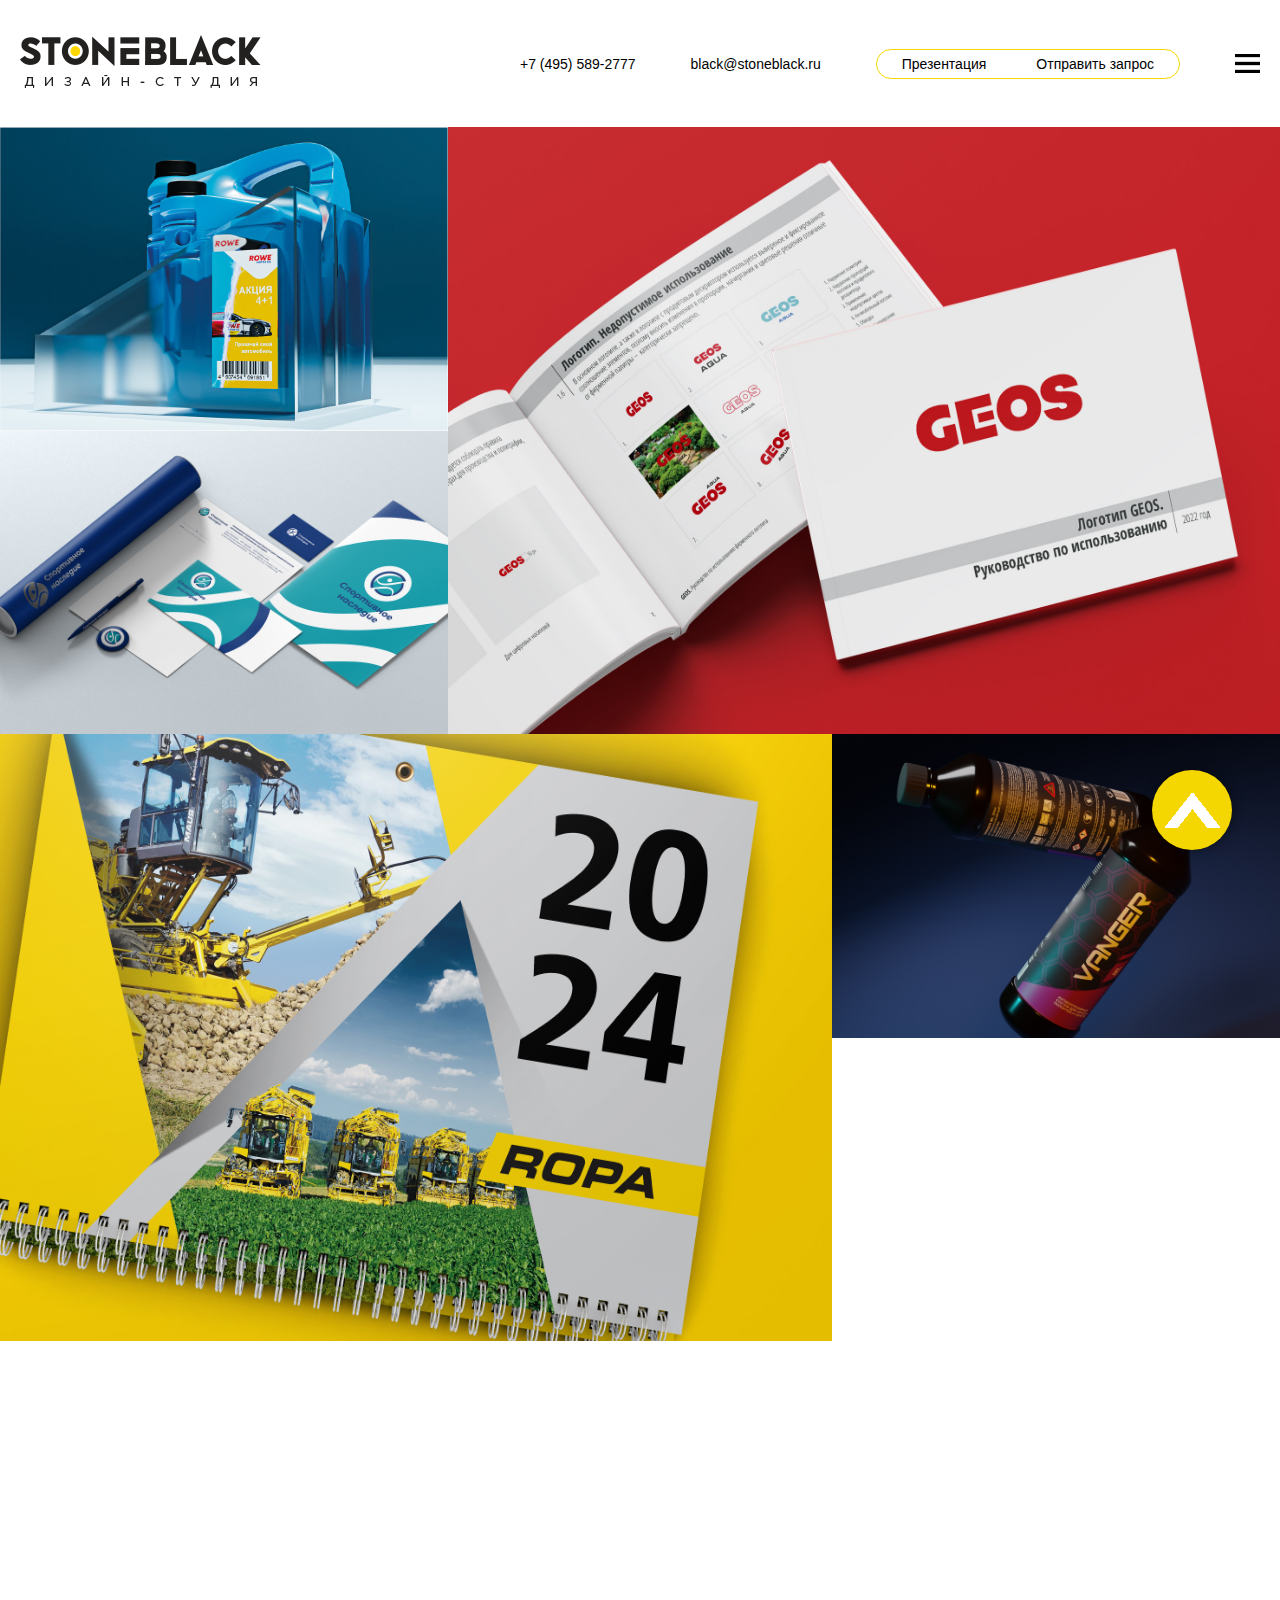
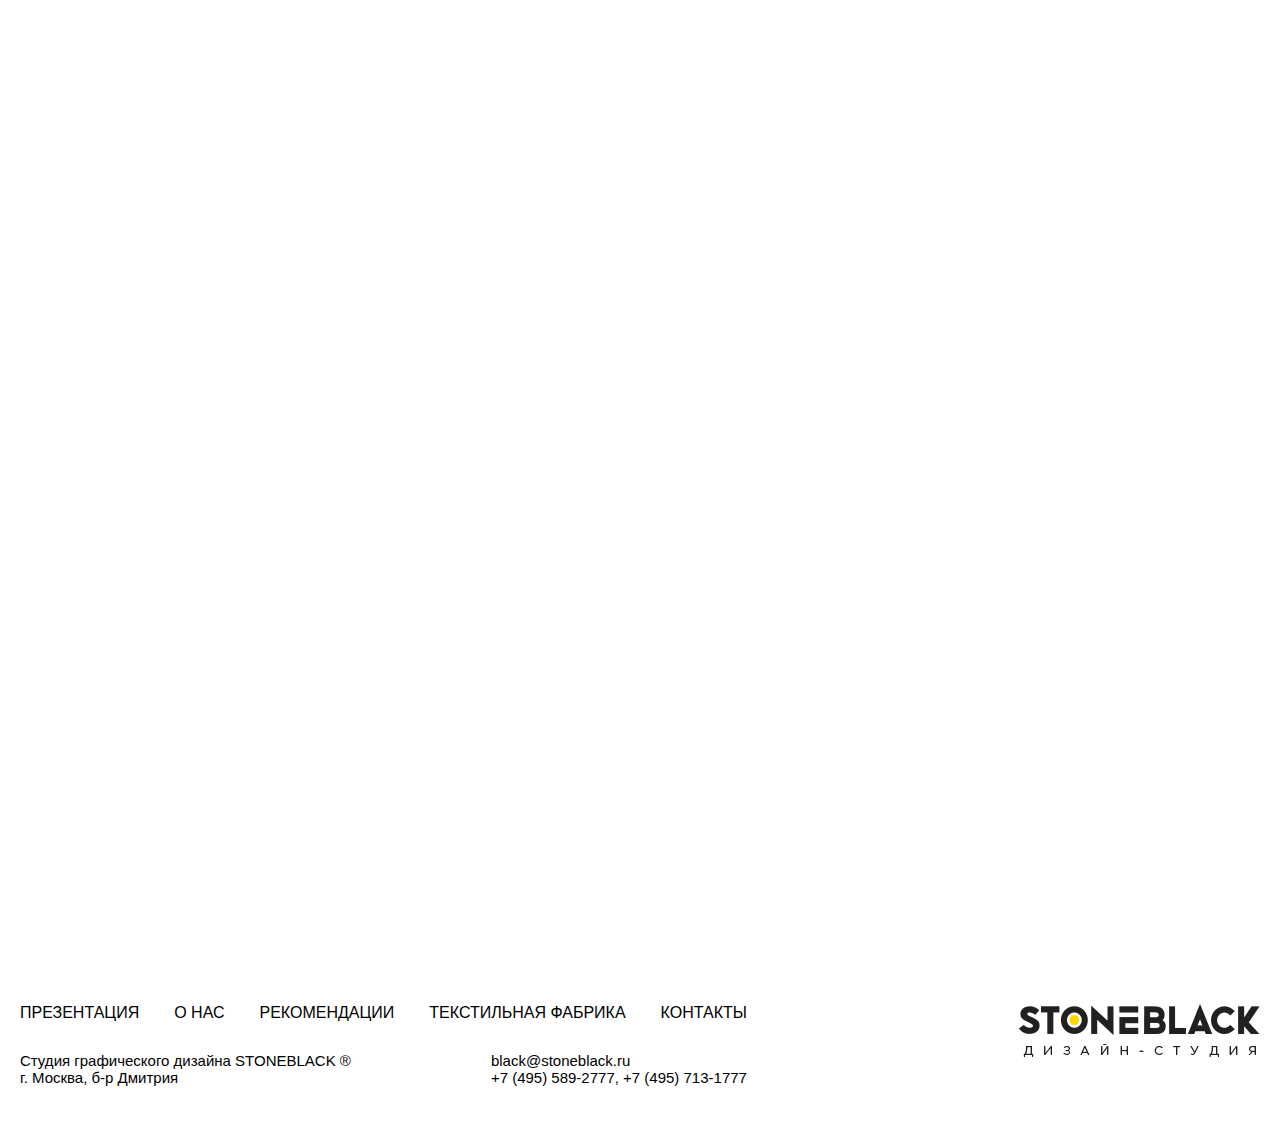
==== commit c68a7dc7: "edits css" ====
--- a/index.html
+++ b/index.html
@@ -22,32 +22,33 @@
                 <span></span>
                 <span></span>
             </div>
-            <div class="burger-menu">
-                <div class="menu" id="menu">
-                    <img id="burger-icon-close" src="assets/images/burger-close.png" alt="">
-                    <div class="container-menu">
-                        <img src="assets/images/sb-color-white.png" alt="">
-                        <div class="menu-content">
-                            <ul>
-                                <li class="burger-menu-title"><a  href="#">ПРОЕКТЫ</a></li>
-                                <li><a href="#">ЛОГОТИП</a></li>
-                                <li><a href="#">ФИРМЕННЫЙ СТИЛЬ</a></li>
-                                <li><a href="#">БРЕНДБУК</a></li>
-                                <li><a href="#">ОТКРЫТКИ</a></li>
-                                <li><a href="#">КАЛЕНДАРИ</a></li>
-                                <li><a href="#">УПАКОВКА</a></li>
-                                <li><a href="#">БРЕНДИРОВАНИЕ АВТО</a></li>
-                                <li><a href="#">БУКЛЕТЫ/КАТАЛОГИ</a></li>
-                                <li><a href="#">POS</a></li>
-                                <li><a href="#">KEY VISUAL</a></li>
-                                <li class="burger-menu-title"><a  href="#">О НАС</a></li>
-                                <li class="burger-menu-title"><a  href="#">КЛИЕНТЫ</a></li>
-                                <li class="burger-menu-title"><a  href="#">РЕКОМЕНДАЦИИ</a></li>
-                                <li class="burger-menu-title"><a  href="#">ТЕКСТИЛЬНАЯ ФАБРИКА</a></li>
-                                <li class="burger-menu-title"><a  href="#">КОНТАКТЫ</a></li>
-                            </ul>
-                        </div>
-                    </div>
+
+        </div>
+    </div>
+    <div class="burger-menu">
+        <div class="menu" id="menu">
+            <img id="burger-icon-close" src="assets/images/burger-close.png" alt="">
+            <div class="container-menu">
+                <img src="assets/images/sb-color-white.png" alt="">
+                <div class="menu-content">
+                    <ul>
+                        <li class="burger-menu-title"><a  href="#">ПРОЕКТЫ</a></li>
+                        <li><a href="#">ЛОГОТИП</a></li>
+                        <li><a href="#">ФИРМЕННЫЙ СТИЛЬ</a></li>
+                        <li><a href="#">БРЕНДБУК</a></li>
+                        <li><a href="#">ОТКРЫТКИ</a></li>
+                        <li><a href="#">КАЛЕНДАРИ</a></li>
+                        <li><a href="#">УПАКОВКА</a></li>
+                        <li><a href="#">БРЕНДИРОВАНИЕ АВТО</a></li>
+                        <li><a href="#">БУКЛЕТЫ/КАТАЛОГИ</a></li>
+                        <li><a href="#">POS</a></li>
+                        <li><a href="#">KEY VISUAL</a></li>
+                        <li class="burger-menu-title"><a  href="#">О НАС</a></li>
+                        <li class="burger-menu-title"><a  href="#">КЛИЕНТЫ</a></li>
+                        <li class="burger-menu-title"><a  href="#">РЕКОМЕНДАЦИИ</a></li>
+                        <li class="burger-menu-title"><a  href="#">ТЕКСТИЛЬНАЯ ФАБРИКА</a></li>
+                        <li class="burger-menu-title"><a  href="#">КОНТАКТЫ</a></li>
+                    </ul>
                 </div>
             </div>
         </div>
@@ -186,7 +187,7 @@
             </a>
         </div>
     </section>
-    <a href="#top" class="button-up">
+    <a id="scrollButton" href="#top" class="button-up">
         <img src="assets/images/arrow-up.png" alt="">
     </a>
 </div>
--- a/assets/style.css
+++ b/assets/style.css
@@ -1,37 +1,42 @@
-@charset "UTF-8";
+@font-face {
+  font-family: "Montserrat-Light", sans-serif;
+  src: url("fonts/MontserratAlternates-Light.otf") format("truetype");
+  font-style: normal;
+  font-weight: 200;
+}
 @font-face {
   font-family: "Montserrat", sans-serif;
-  src: url("../../fonts/Montserrat-Light.ttf") format("truetype");
+  src: url("fonts/Montserrat-Light.ttf") format("truetype");
   font-style: normal;
   font-weight: 300;
 }
 @font-face {
   font-family: "Montserrat", sans-serif;
-  src: url("../../fonts/Montserrat-Regular.ttf") format("truetype");
+  src: url("fonts/Montserrat-Regular.ttf") format("truetype");
   font-style: normal;
   font-weight: 400;
 }
 @font-face {
   font-family: "Montserrat", sans-serif;
-  src: url("../../fonts/Montserrat-Medium.ttf") format("truetype");
+  src: url("fonts/Montserrat-Medium.ttf") format("truetype");
   font-style: normal;
   font-weight: 500;
 }
 @font-face {
   font-family: "Montserrat", sans-serif;
-  src: url("../../fonts/Montserrat-SemiBold.ttf") format("truetype");
+  src: url("fonts/Montserrat-SemiBold.ttf") format("truetype");
   font-style: normal;
   font-weight: 600;
 }
 @font-face {
   font-family: "Montserrat", sans-serif;
-  src: url("../../fonts/Montserrat-Bold.ttf") format("truetype");
+  src: url("fonts/Montserrat-Bold.ttf") format("truetype");
   font-style: normal;
   font-weight: 700;
 }
 @font-face {
   font-family: "Montserrat", sans-serif;
-  src: url("../../fonts/Montserrat-Black.ttf") format("truetype");
+  src: url("fonts/Montserrat-Black.ttf") format("truetype");
   font-style: normal;
   font-weight: 900;
 }
@@ -72,10 +77,11 @@
   width: 80px;
   height: 80px;
   bottom: 50px;
-  left: 92%;
+  left: 90%;
   cursor: pointer;
   box-shadow: 0 0 12px rgba(0, 0, 0, 0.5);
   z-index: 101;
+  transition: 0.6s;
 }
 .button-up img {
   width: 55px;
@@ -85,6 +91,11 @@
 
 .transfer {
   display: none;
+}
+
+.scrolled {
+  bottom: 160px;
+  transition: 0.5s;
 }
 
 header {
@@ -161,8 +172,8 @@
   width: 20px;
   height: 20px;
   position: absolute;
-  top: 55px;
-  right: 80px;
+  top: 54px;
+  right: 30px;
 }
 
 .menu {
@@ -170,7 +181,7 @@
   width: 100%;
   height: 100%;
   top: 0;
-  right: -100%; /* Начальное значение смещения */
+  right: -100%;
   background-color: rgba(0, 0, 0, 0.5);
   padding-top: 35px;
   transition: right 0.3s ease-in-out;
@@ -284,7 +295,7 @@
   position: relative;
   overflow: hidden;
   transform: translateX(-100%);
-  transition: opacity 0.5s, transform 0.5s;
+  transition: transform 1.25s;
 }
 
 .block.right-to-left {
@@ -503,22 +514,23 @@
   justify-content: space-between;
   align-items: center;
   margin-bottom: 50px;
+  gap: 5px;
 }
 .in-title-about img {
   height: 57px;
 }
 .in-title-about p {
   color: #535353;
+  font-weight: 300;
+  font-size: 20px;
 }
 
 .in-banner img {
   display: block;
   width: 100%;
 }
-.in-banner .container {
+.in-banner .container p {
   margin: 45px 0;
-}
-.in-banner .container p {
   color: #535353;
 }
 
@@ -694,9 +706,9 @@
   margin: 35px 0;
 }
 .about-us p {
-  font-weight: 300;
-  font-size: 18px;
+  font-size: 20px;
   color: #757575;
+  font-family: "Montserrat-Light", sans-serif;
 }
 .about-us-banner img {
   width: 100%;
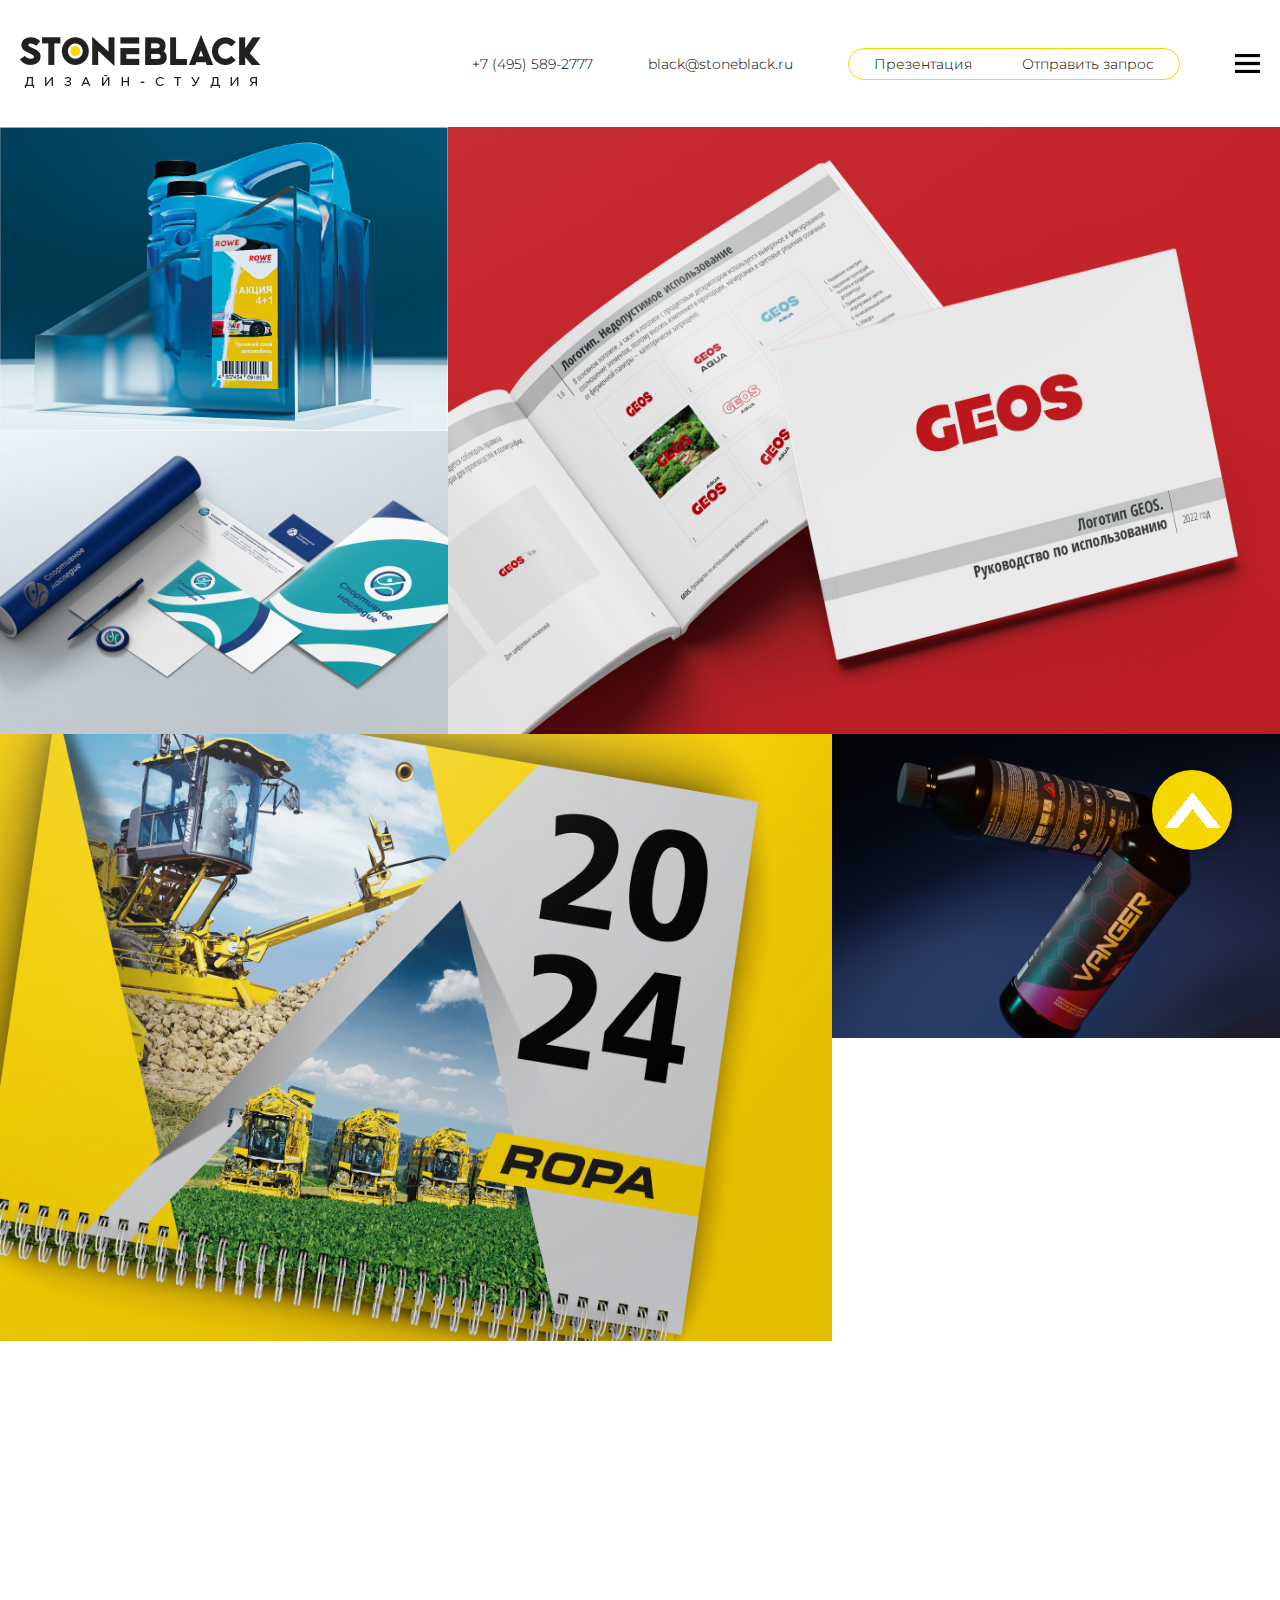
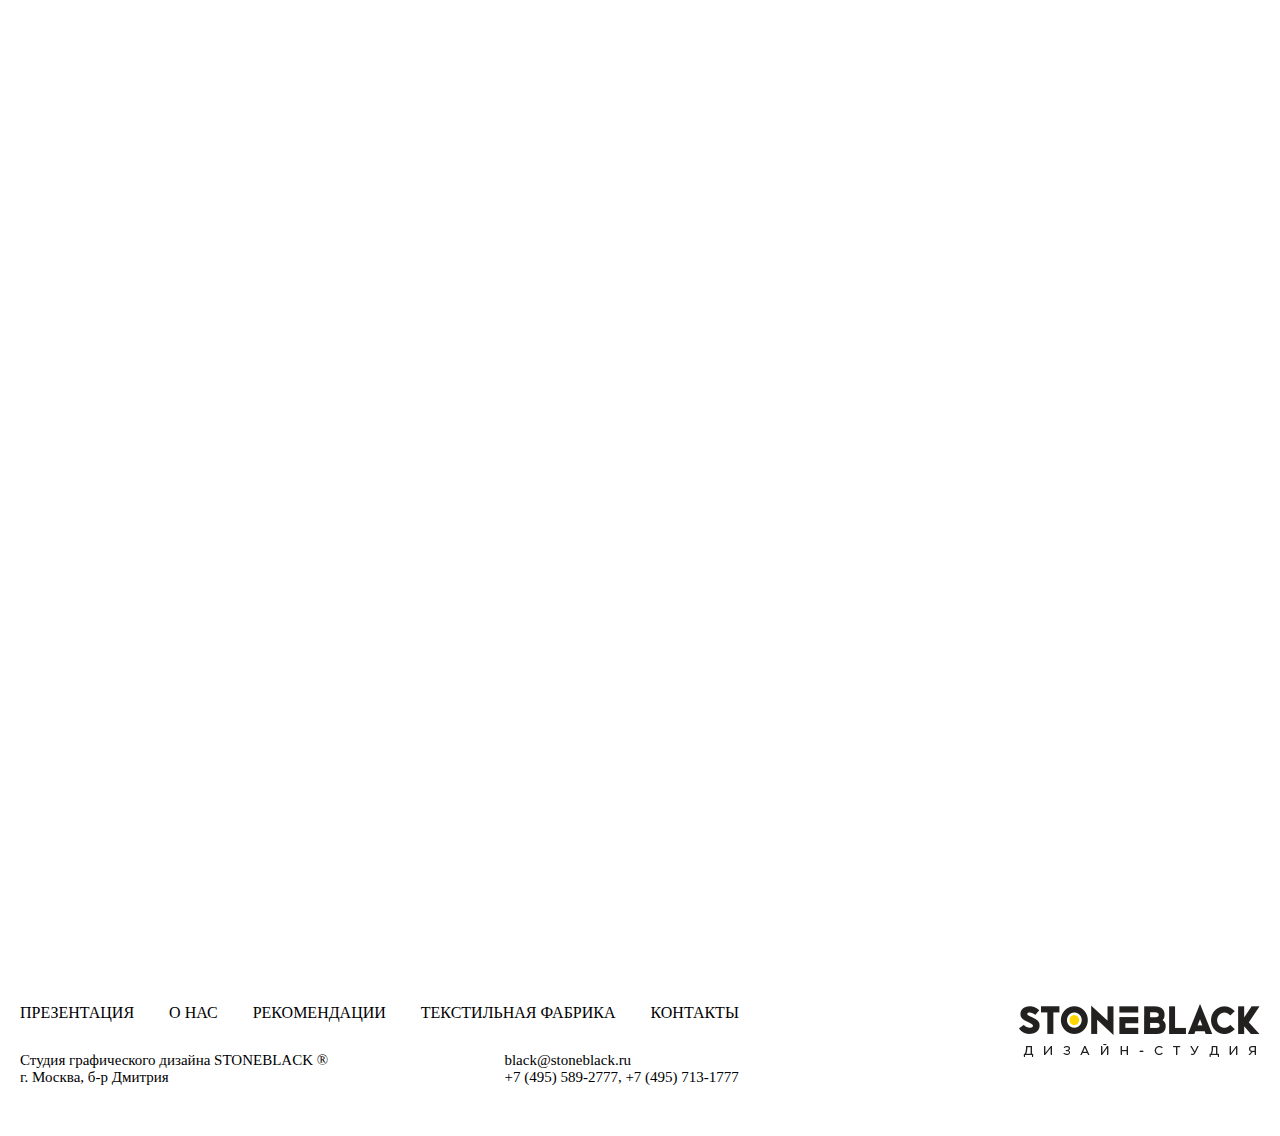
==== commit 47accac6: "add link fonts" ====
--- a/index.html
+++ b/index.html
@@ -4,7 +4,11 @@
     <meta charset="UTF-8">
     <meta name="viewport" content="width=device-width, initial-scale=1.0">
     <title>STONEBLACK</title>
-    <link rel="stylesheet" href="assets/style.css">
+    <link rel="stylesheet" href="style.css">
+    <link rel="preconnect" href="https://fonts.googleapis.com">
+    <link rel="preconnect" href="https://fonts.gstatic.com" crossorigin>
+    <link href="https://fonts.googleapis.com/css2?family=Montserrat:wght@300;700&display=swap" rel="stylesheet"></head>
+
 </head>
 <body>
 <header>
--- a/style.css
+++ b/style.css
@@ -0,0 +1,792 @@
+@font-face {
+  font-family: "Montserrat", sans-serif;
+  src: url("assets/fonts/Montserrat-Light.eot");
+  font-style: normal;
+  font-weight: 300;
+}
+@font-face {
+  font-family: "Montserrat", sans-serif;
+  src: url("assets/fonts/Montserrat-Bold.ttf") format("truetype");
+  font-style: normal;
+  font-weight: 700;
+}
+* {
+  margin: 0;
+  padding: 0;
+  box-sizing: border-box;
+}
+
+html,
+body {
+  scroll-behavior: smooth;
+}
+
+.wrapper {
+  overflow: hidden;
+  font-family: "Montserrat", sans-serif;
+  font-weight: 300;
+}
+
+header {
+  font-family: "Montserrat", sans-serif;
+  font-weight: 300;
+}
+
+.container-menu,
+.container {
+  max-width: 1700px;
+  margin: 0 auto;
+  padding: 0 20px;
+}
+
+h2, h3 {
+  font-weight: 700;
+}
+
+.button-up {
+  position: fixed;
+  display: flex;
+  align-items: center;
+  background: #f4d600;
+  border-radius: 50%;
+  width: 80px;
+  height: 80px;
+  bottom: 50px;
+  left: 90%;
+  cursor: pointer;
+  box-shadow: 0 0 12px rgba(0, 0, 0, 0.5);
+  z-index: 101;
+  transition: 0.6s;
+}
+.button-up img {
+  width: 55px;
+  height: 35px;
+  margin: 0 auto;
+}
+
+.transfer {
+  display: none;
+}
+
+.scrolled {
+  bottom: 160px;
+  transition: 0.5s;
+}
+
+header {
+  position: sticky;
+  top: 0;
+  padding: 35px 0;
+  background: white;
+  z-index: 100;
+}
+header .container {
+  display: flex;
+  justify-content: space-between;
+  align-items: center;
+  margin: 0 auto;
+}
+
+.header-contact {
+  display: flex;
+  align-items: center;
+  gap: 55px;
+}
+.header-contact a {
+  font-size: 14px;
+  color: black;
+  text-decoration: none;
+  font-weight: 300;
+}
+.header-contact-button {
+  display: flex;
+  border: 1px solid #f4d600;
+  border-radius: 20px;
+  overflow: hidden;
+}
+.header-contact-button a {
+  padding: 6px 25px;
+  border-radius: 20px;
+}
+.header-contact-button a:hover {
+  background-color: #f4d600;
+}
+
+.burger-menu-icon {
+  display: flex;
+  flex-direction: column;
+  gap: 3px;
+  cursor: pointer;
+}
+.burger-menu-icon span {
+  width: 25px;
+  height: 4px;
+  background-color: black;
+}
+.burger-menu-icon span:first-child {
+  border-bottom: 1px solid #d6d6d6;
+}
+.burger-menu-icon span:nth-child(2) {
+  border-top: 1px solid #d6d6d6;
+  border-bottom: 1px solid #d6d6d6;
+  height: 5px;
+}
+.burger-menu-icon span:last-child {
+  border-top: 1px solid #d6d6d6;
+}
+
+.container-menu {
+  display: flex;
+  align-items: flex-start;
+  justify-content: space-between;
+}
+
+#burger-icon-close {
+  display: none;
+  cursor: pointer;
+  width: 20px;
+  height: 20px;
+  position: absolute;
+  top: 54px;
+  right: 30px;
+}
+
+.menu {
+  position: fixed;
+  width: 100%;
+  height: 100%;
+  top: 0;
+  right: -100%;
+  background-color: rgba(0, 0, 0, 0.5);
+  padding-top: 35px;
+  transition: right 0.3s ease-in-out;
+}
+.menu-content {
+  display: flex;
+  justify-content: flex-end;
+}
+
+.menu ul {
+  list-style: none;
+  padding: 0;
+  margin: 0;
+  padding-top: 90px;
+}
+
+.menu ul li {
+  padding-bottom: 15px;
+  font-weight: 400;
+}
+
+.burger-menu-title {
+  margin-top: 15px;
+  margin-bottom: 10px;
+}
+.burger-menu-title a {
+  font-weight: 700 !important;
+}
+
+.menu ul li a {
+  color: #fff;
+  text-decoration: none;
+  font-size: 18px;
+  transition: color 0.3s;
+}
+
+@media screen and (max-width: 1076px) {
+  .header-contact-link,
+  .header-contact-button {
+    display: none;
+  }
+}
+@media screen and (max-width: 767px) {
+  .menu-content {
+    margin: 0 auto;
+  }
+}
+.group {
+  display: flex;
+}
+.group img {
+  width: 100%;
+  height: 100%;
+  display: block;
+}
+.group-blocks {
+  display: flex;
+  flex-direction: column;
+  width: 50%;
+  flex-basis: 35%;
+}
+.group-blocks a {
+  position: relative;
+}
+.group p {
+  display: none;
+  color: #fff;
+  animation: fade 0.3s linear forwards;
+  font-size: 16px;
+}
+@keyframes fade {
+  0% {
+    opacity: 0;
+  }
+  100% {
+    opacity: 1;
+  }
+}
+.group-block {
+  position: relative;
+  display: flex;
+  width: 66.6666666667%;
+  flex-basis: 65%;
+}
+.group a:hover p {
+  display: block;
+}
+.group a:hover .background {
+  display: flex;
+  justify-content: center;
+  align-items: center;
+}
+.group .title-block {
+  margin-bottom: 10px;
+  font-weight: 800;
+}
+.group .background {
+  display: none;
+  position: absolute;
+  top: 0;
+  left: 0;
+  right: 0;
+  bottom: 0;
+  background: rgba(0, 0, 0, 0.6);
+  width: 100%;
+  height: 100%;
+  animation: fade 0.3s linear forwards;
+}
+
+.block {
+  position: relative;
+  overflow: hidden;
+  transform: translateX(-100%);
+  transition: transform 1.25s;
+}
+
+.block.right-to-left {
+  transform: translateX(100%);
+}
+
+@media screen and (max-width: 767px) {
+  .group {
+    flex-direction: column;
+  }
+  .group-block, .group-blocks {
+    width: 100%;
+  }
+}
+.clients {
+  margin-top: 50px;
+}
+.clients h1 {
+  margin-bottom: 50px;
+}
+.clients-content {
+  display: flex;
+  justify-content: space-between;
+  flex-wrap: wrap;
+  gap: 10px;
+}
+.clients-item {
+  margin-bottom: 70px;
+  flex-basis: calc(16.6666% - 10px);
+}
+.clients-item a img {
+  filter: grayscale(1);
+  transition: 0.3s;
+}
+.clients-item a img:hover {
+  filter: grayscale(0);
+  scale: 1.1;
+}
+
+@media screen and (max-width: 750px) {
+  .clients-item a img {
+    filter: grayscale(0);
+  }
+}
+@media screen and (max-width: 550px) {
+  .clients-item a img {
+    width: 100%;
+  }
+  .clients-item {
+    flex-basis: 45%;
+    display: flex;
+    justify-content: center;
+  }
+}
+.title {
+  margin-top: 45px;
+  margin-bottom: 45px;
+}
+
+.contacts {
+  display: flex;
+  gap: 100px;
+  margin-bottom: 45px;
+  font-size: 18px;
+}
+.contacts-item {
+  flex-basis: 50%;
+}
+.contacts-item span,
+.contacts-item a {
+  color: #8b8b8b;
+  text-decoration: none;
+}
+
+.application {
+  background-color: #efeff0;
+  padding-top: 45px;
+  padding-bottom: 45px;
+  margin-bottom: 15px;
+}
+.application p {
+  color: #8b8b8b;
+}
+.application .container {
+  display: flex;
+  gap: 100px;
+}
+.application-item {
+  flex-basis: 50%;
+}
+.application-item h2 {
+  margin-bottom: 45px;
+}
+.application-item .form {
+  display: flex;
+  flex-direction: column;
+}
+.application-item .form textarea,
+.application-item .form input {
+  color: #8b8b8b;
+}
+.application-item .form label {
+  margin-bottom: 5px;
+  font-weight: 600;
+}
+.application-item .form-item {
+  display: flex;
+  flex-direction: column;
+  margin-bottom: 15px;
+  flex-basis: 50%;
+}
+.application-item .form-item input[type=checkbox],
+.application-item .form-item input[type=file] {
+  display: none;
+}
+.application-item .form-item label[for=checkbox] {
+  padding-left: 20px;
+  margin-bottom: 0;
+}
+.application-item .form-item label[for=file] {
+  padding-left: 15px;
+  margin-bottom: 0;
+  cursor: pointer;
+}
+.application-item .form-item label[for=checkbox] {
+  font-size: 12px;
+  cursor: pointer;
+}
+.application-item .form-item img {
+  width: 25px;
+  height: 25px;
+}
+.application-item .form-item textarea,
+.application-item .form-item input {
+  border: none;
+  padding: 10px;
+  width: 100%;
+}
+.application-item .form-item a {
+  text-decoration: none;
+  color: black;
+}
+.application-item .form-item .custom-checkbox {
+  position: relative;
+}
+.application-item .form-item .custom-checkbox:before {
+  position: absolute;
+  content: "";
+  top: -10px;
+  left: 0;
+  background-image: url("images/checkbox.png");
+  background-size: 25px;
+  background-position: center;
+  background-repeat: no-repeat;
+  width: 25px;
+  height: 25px;
+}
+.application-item .form-item input[type=checkbox]:checked + .custom-checkbox:before {
+  background-image: url("images/chebox-ok.png");
+}
+.application-item .form-file, .application-item .form-checkbox {
+  flex-direction: row;
+  align-items: center;
+  cursor: pointer;
+}
+.application-item .form button {
+  max-width: 285px;
+  height: 30px;
+  background-color: #f4d600;
+  border: none;
+  cursor: pointer;
+  font-size: 16px;
+  font-weight: 600;
+}
+.application-item .form-blocks {
+  display: flex;
+  gap: 10px;
+}
+
+@media screen and (max-width: 930px) {
+  .application .container {
+    flex-direction: column;
+    gap: 35px;
+  }
+  .application-item h2 {
+    margin-bottom: 35px;
+  }
+}
+@media screen and (max-width: 775px) {
+  .contacts-item {
+    flex-basis: 85%;
+  }
+  .contacts-item:last-child {
+    display: none;
+  }
+}
+@media screen and (max-width: 500px) {
+  .application-item .form-blocks {
+    flex-direction: column;
+  }
+  .application-item .form button {
+    max-width: 200px;
+  }
+}
+.in-title-item {
+  display: flex;
+  justify-content: space-between;
+  padding: 50px 0;
+}
+.in-title-item .title-section {
+  color: #a8a8a8;
+  font-weight: 400;
+}
+.in-title-about {
+  display: flex;
+  justify-content: space-between;
+  align-items: center;
+  margin-bottom: 50px;
+  gap: 5px;
+}
+.in-title-about img {
+  height: 57px;
+}
+.in-title-about p {
+  color: #535353;
+  font-weight: 300;
+  font-size: 20px;
+}
+
+.in-banner img {
+  display: block;
+  width: 100%;
+}
+.in-banner .container p {
+  margin: 45px 0;
+  color: #535353;
+}
+
+.reviews {
+  background-color: #efeff0;
+  margin: 5px 0;
+  padding: 50px 0;
+}
+.reviews p {
+  margin-bottom: 20px;
+  color: #535353;
+}
+.reviews b, .reviews span {
+  font-size: 14px;
+}
+.reviews b {
+  font-weight: 700;
+}
+.reviews span {
+  color: #535353;
+}
+
+.in-images {
+  display: flex;
+  margin-bottom: 50px;
+}
+.in-images-item {
+  flex-basis: 50%;
+}
+.in-images-item img {
+  display: block;
+  width: 100%;
+}
+
+.other-project h2 {
+  color: #2a2a2a;
+  font-weight: 300;
+  margin-bottom: 50px;
+}
+.other-project .group {
+  display: flex;
+  justify-content: space-between;
+  flex-wrap: wrap;
+}
+.other-project .group-block {
+  flex-basis: 33.3333%;
+}
+.other-project .group-block .title-block {
+  top: 40% !important;
+}
+
+@media screen and (max-width: 767px) {
+  .in-title-about img,
+  .in-title-item .title-section {
+    display: none;
+  }
+  .in-images {
+    flex-direction: column;
+  }
+  .in-images-item {
+    flex-basis: 100%;
+  }
+  .transfer {
+    display: block;
+  }
+}
+.in-detail-client-title {
+  display: flex;
+  justify-content: space-between;
+  align-items: center;
+  gap: 100px;
+  margin-bottom: 30px;
+}
+.in-detail-client-title div:first-child h2 {
+  margin: 30px 0;
+}
+.in-detail-client-title div:first-child p {
+  color: #535353;
+  font-size: 20px;
+}
+.in-detail-client-title img {
+  display: block;
+  max-height: 80px;
+}
+
+@media screen and (max-width: 767px) {
+  .in-detail-client-title {
+    display: block;
+  }
+  .in-detail-client-title img {
+    display: none;
+  }
+  .in-detail-client-title div:first-child p {
+    font-size: 16px;
+  }
+}
+.in-razdel h2 {
+  margin: 30px 0;
+}
+
+.recomend {
+  background-color: #efeff0;
+  padding: 35px 0;
+}
+.recomend-title {
+  padding: 10px 0 35px 0;
+}
+.recomend-content {
+  display: flex;
+  flex-wrap: wrap;
+  gap: 25px;
+}
+.recomend-content-item {
+  flex-basis: calc(20% - 25px);
+}
+.recomend-content-item img {
+  width: 100%;
+  cursor: pointer;
+}
+
+.modal {
+  display: none;
+  position: fixed;
+  z-index: 102;
+  left: 0;
+  top: 0;
+  width: 100%;
+  height: 100%;
+  overflow: auto;
+  background-color: rgba(0, 0, 0, 0.5);
+  justify-content: center;
+  align-items: center;
+}
+
+.modal-content {
+  display: block;
+  position: relative;
+  margin: 0 auto;
+  max-width: 100%;
+  max-height: 80%;
+  flex-basis: 30%;
+  object-fit: contain;
+}
+
+.close-modal {
+  position: absolute;
+  top: 15px;
+  right: 25px;
+  font-size: 30px;
+  color: #fff;
+  cursor: pointer;
+}
+
+@media screen and (max-width: 1076px) {
+  .recomend-content-item {
+    flex-basis: calc(33.3333% - 20px);
+  }
+}
+@media screen and (max-width: 767px) {
+  .recomend-content-item {
+    flex-basis: calc(50% - 15px);
+  }
+}
+@media screen and (max-width: 500px) {
+  .recomend-content-item {
+    flex-basis: 100%;
+  }
+}
+.about-us {
+  margin-bottom: 35px;
+}
+.about-us h2 {
+  margin: 35px 0;
+}
+.about-us p {
+  font-size: 20px;
+  color: #757575;
+}
+.about-us-banner img {
+  width: 100%;
+}
+
+@media screen and (max-width: 767px) {
+  .about-us p {
+    font-size: 14px;
+  }
+}
+footer {
+  padding: 50px 0;
+}
+footer .container {
+  margin: 0 auto;
+}
+
+.footer-blocks {
+  display: flex;
+  justify-content: space-between;
+}
+
+.footer-menu {
+  margin-bottom: 30px;
+}
+.footer-menu ul {
+  display: flex;
+  gap: 35px;
+  list-style: none;
+  font-size: 16px;
+}
+.footer-menu ul a {
+  color: black;
+  text-decoration: none;
+  font-weight: 300;
+}
+
+.footer-contacts {
+  font-size: 15px;
+  display: flex;
+  justify-content: space-between;
+  font-weight: 300;
+}
+.footer-contacts-item {
+  display: flex;
+  flex-direction: column;
+}
+.footer-contacts-item a {
+  text-decoration: none;
+  color: black;
+}
+
+@media screen and (max-width: 1076px) {
+  .footer-menu ul {
+    gap: 10px;
+  }
+  .button-up {
+    left: 88%;
+    width: 50px;
+    height: 50px;
+  }
+  .button-up img {
+    width: 35px;
+    height: 20px;
+  }
+  .header-contact {
+    gap: 0;
+  }
+  #burger-icon-close {
+    right: 30px;
+  }
+}
+@media screen and (max-width: 940px) {
+  .footer-menu {
+    display: none;
+  }
+  .footer-contacts {
+    gap: 15px;
+  }
+}
+@media screen and (max-width: 767px) {
+  .footer-blocks,
+  .footer-contacts {
+    flex-direction: column;
+  }
+  .footer-blocks {
+    gap: 20px;
+  }
+  .button-up {
+    left: 80%;
+  }
+}
+@media screen and (max-width: 540px) {
+  .container-menu {
+    flex-direction: column;
+  }
+  .menu ul {
+    padding-top: 50px;
+  }
+}
+@media screen and (max-width: 450px) {
+  .button-up {
+    left: 75%;
+  }
+}
+
+/*# sourceMappingURL=style.css.map */
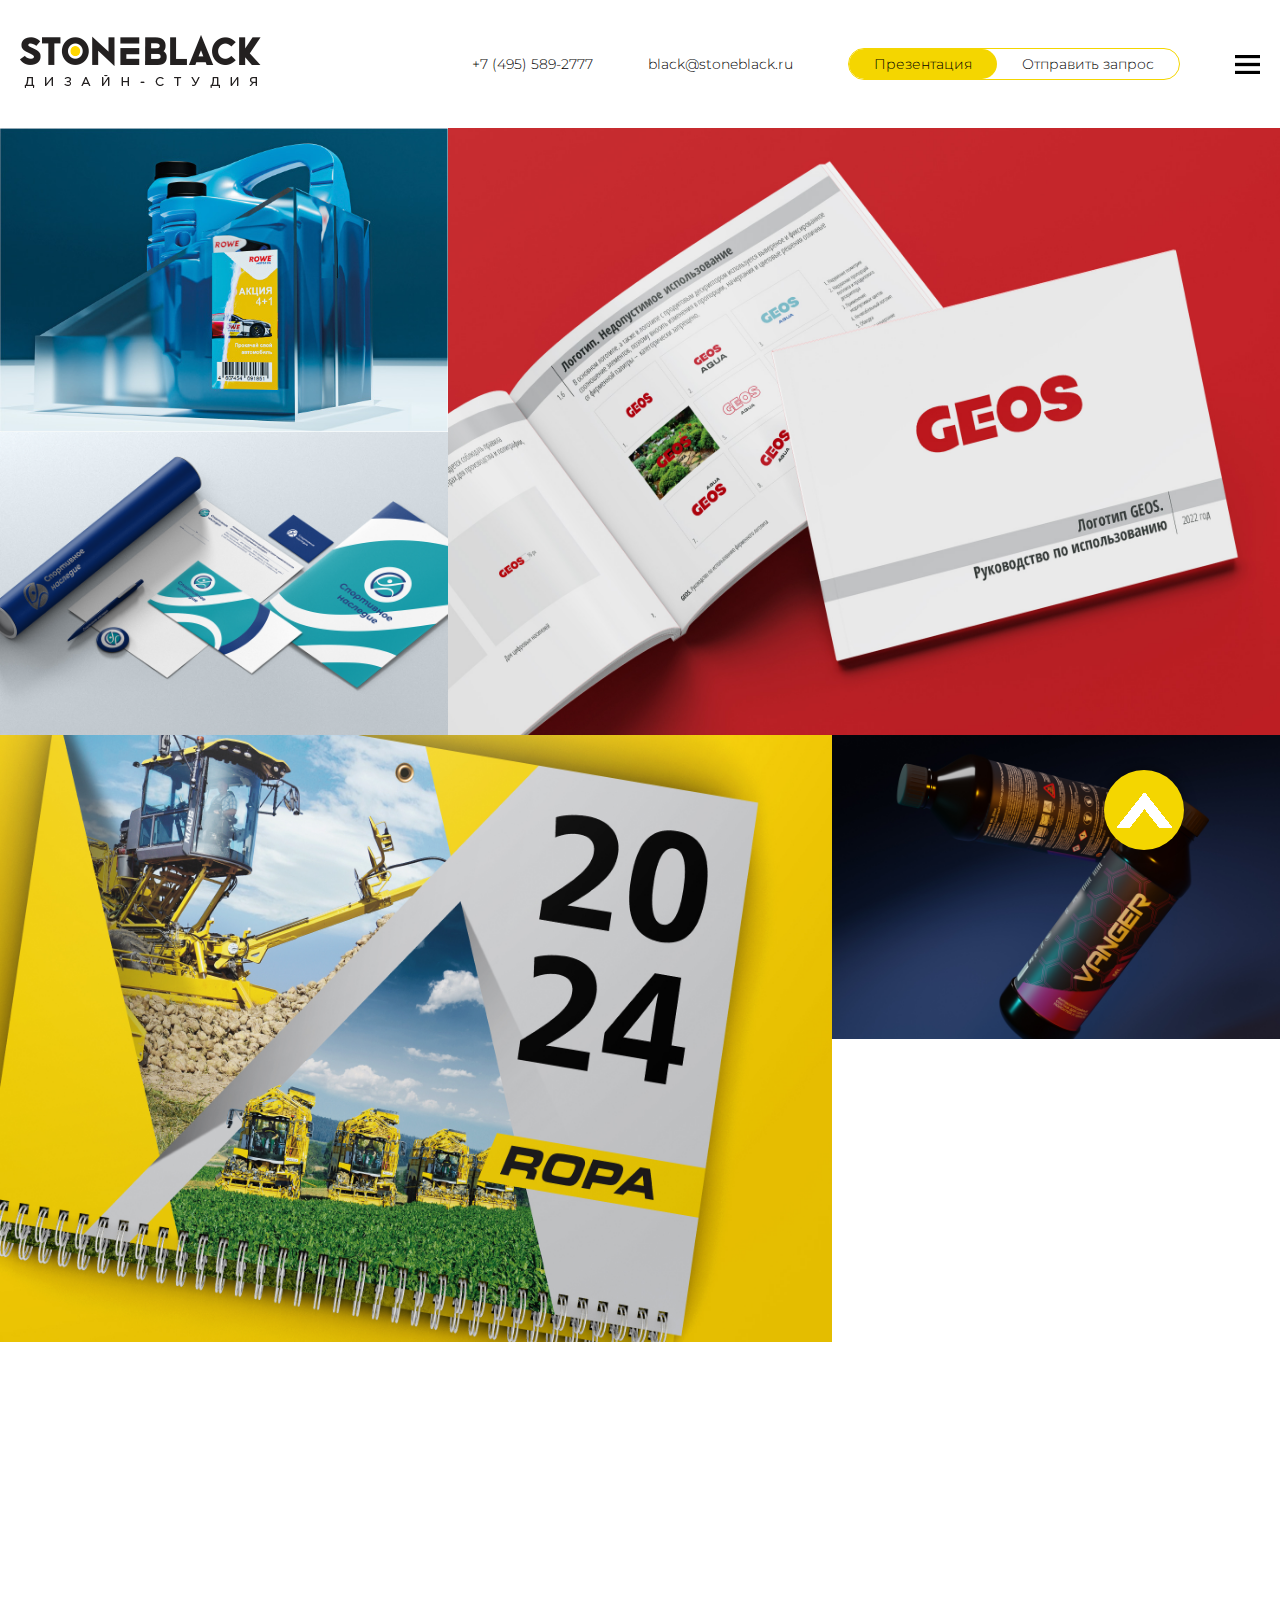
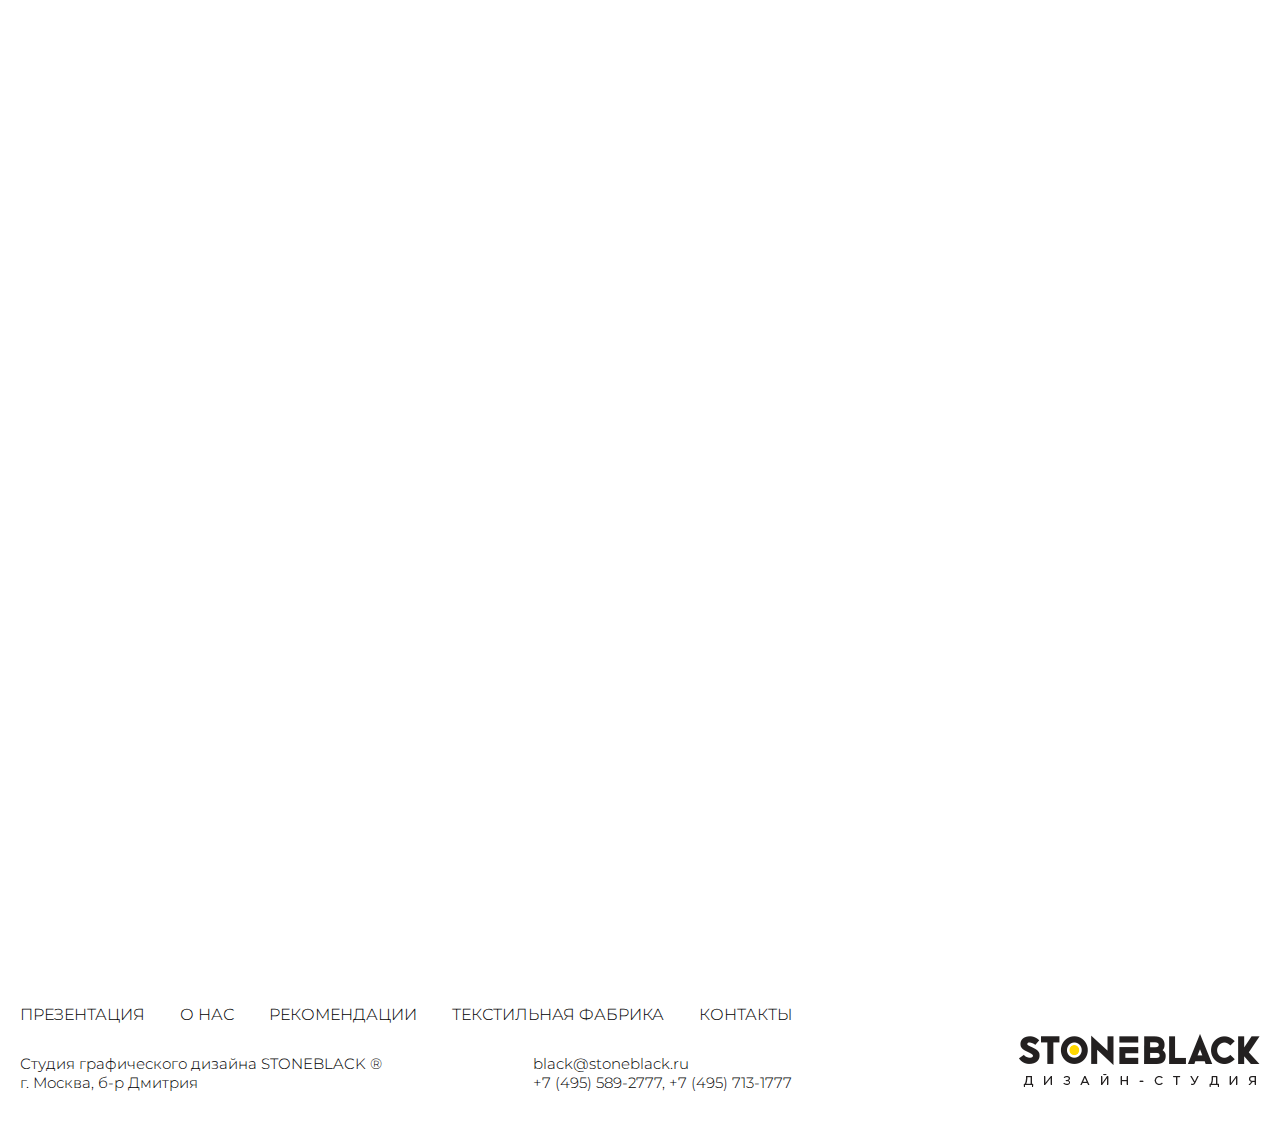
==== commit e3f09235: "fix button-close and font-size and margin all pages" ====
--- a/index.html
+++ b/index.html
@@ -89,7 +89,11 @@
                 <div class="background">
                     <div>
                         <p class="title-block">GEOS</p>
-                        <p></p>
+                        <p>разработка логотипа,<br>
+                            фирменного элемента,<br>
+                            корпаротивных материалов<br>
+                            (визиток, конвертов, бланков,<br> ручек, сувенирной продукции)
+                        </p>
                     </div>
                 </div>
             </a>
--- a/style.css
+++ b/style.css
@@ -1,15 +1,3 @@
-@font-face {
-  font-family: "Montserrat", sans-serif;
-  src: url("assets/fonts/Montserrat-Light.eot");
-  font-style: normal;
-  font-weight: 300;
-}
-@font-face {
-  font-family: "Montserrat", sans-serif;
-  src: url("assets/fonts/Montserrat-Bold.ttf") format("truetype");
-  font-style: normal;
-  font-weight: 700;
-}
 * {
   margin: 0;
   padding: 0;
@@ -25,11 +13,14 @@
   overflow: hidden;
   font-family: "Montserrat", sans-serif;
   font-weight: 300;
-}
-
+  font-size: 19.5px;
+}
+
+footer,
 header {
   font-family: "Montserrat", sans-serif;
   font-weight: 300;
+  font-size: 19.5px;
 }
 
 .container-menu,
@@ -52,7 +43,8 @@
   width: 80px;
   height: 80px;
   bottom: 50px;
-  left: 90%;
+  left: auto;
+  right: 96px;
   cursor: pointer;
   box-shadow: 0 0 12px rgba(0, 0, 0, 0.5);
   z-index: 101;
@@ -108,7 +100,13 @@
   padding: 6px 25px;
   border-radius: 20px;
 }
-.header-contact-button a:hover {
+.header-contact-button a:first-child {
+  background-color: #f4d600;
+}
+.header-contact-button a:first-child:hover {
+  background-color: #ffffff;
+}
+.header-contact-button a:last-child:hover {
   background-color: #f4d600;
 }
 
@@ -241,6 +239,12 @@
   width: 66.6666666667%;
   flex-basis: 65%;
 }
+.group-block .title-block {
+  font-size: 32px;
+}
+.group-block p {
+  font-size: 24px;
+}
 .group a:hover p {
   display: block;
 }
@@ -286,10 +290,10 @@
   }
 }
 .clients {
-  margin-top: 50px;
+  margin-top: 35px;
 }
 .clients h1 {
-  margin-bottom: 50px;
+  margin-bottom: 35px;
 }
 .clients-content {
   display: flex;
@@ -326,8 +330,7 @@
   }
 }
 .title {
-  margin-top: 45px;
-  margin-bottom: 45px;
+  margin: 35px 0;
 }
 
 .contacts {
@@ -370,11 +373,13 @@
 }
 .application-item .form textarea,
 .application-item .form input {
+  font-family: "Montserrat", sans-serif;
   color: #8b8b8b;
 }
 .application-item .form label {
+  font-family: "Montserrat", sans-serif;
   margin-bottom: 5px;
-  font-weight: 600;
+  font-weight: 500;
 }
 .application-item .form-item {
   display: flex;
@@ -421,7 +426,7 @@
   content: "";
   top: -10px;
   left: 0;
-  background-image: url("images/checkbox.png");
+  background-image: url("assets/images/checkbox.png");
   background-size: 25px;
   background-position: center;
   background-repeat: no-repeat;
@@ -429,7 +434,7 @@
   height: 25px;
 }
 .application-item .form-item input[type=checkbox]:checked + .custom-checkbox:before {
-  background-image: url("images/chebox-ok.png");
+  background-image: url("assets/images/chebox-ok.png");
 }
 .application-item .form-file, .application-item .form-checkbox {
   flex-direction: row;
@@ -443,7 +448,8 @@
   border: none;
   cursor: pointer;
   font-size: 16px;
-  font-weight: 600;
+  font-weight: 700;
+  font-family: "Montserrat", sans-serif;
 }
 .application-item .form-blocks {
   display: flex;
@@ -478,7 +484,7 @@
 .in-title-item {
   display: flex;
   justify-content: space-between;
-  padding: 50px 0;
+  padding: 35px 0;
 }
 .in-title-item .title-section {
   color: #a8a8a8;
@@ -580,7 +586,7 @@
   margin-bottom: 30px;
 }
 .in-detail-client-title div:first-child h2 {
-  margin: 30px 0;
+  margin: 35px 0;
 }
 .in-detail-client-title div:first-child p {
   color: #535353;
@@ -603,7 +609,7 @@
   }
 }
 .in-razdel h2 {
-  margin: 30px 0;
+  margin: 35px 0;
 }
 
 .recomend {
@@ -611,7 +617,7 @@
   padding: 35px 0;
 }
 .recomend-title {
-  padding: 10px 0 35px 0;
+  padding: 35px 0;
 }
 .recomend-content {
   display: flex;
@@ -644,17 +650,23 @@
   display: block;
   position: relative;
   margin: 0 auto;
-  max-width: 100%;
-  max-height: 80%;
+  width: 100%;
+  height: 100%;
   flex-basis: 30%;
   object-fit: contain;
 }
 
+.modal-item {
+  position: relative;
+  width: 500px;
+  padding: 0 40px;
+}
+
 .close-modal {
   position: absolute;
-  top: 15px;
-  right: 25px;
-  font-size: 30px;
+  top: -45px;
+  right: 10px;
+  font-size: 50px;
   color: #fff;
   cursor: pointer;
 }
@@ -703,6 +715,7 @@
 .footer-blocks {
   display: flex;
   justify-content: space-between;
+  align-items: end;
 }
 
 .footer-menu {
@@ -740,7 +753,7 @@
     gap: 10px;
   }
   .button-up {
-    left: 88%;
+    right: 110px;
     width: 50px;
     height: 50px;
   }
@@ -770,9 +783,10 @@
   }
   .footer-blocks {
     gap: 20px;
+    align-items: start;
   }
   .button-up {
-    left: 80%;
+    right: 110px;
   }
 }
 @media screen and (max-width: 540px) {
@@ -782,10 +796,8 @@
   .menu ul {
     padding-top: 50px;
   }
-}
-@media screen and (max-width: 450px) {
   .button-up {
-    left: 75%;
+    right: 30px;
   }
 }
 
